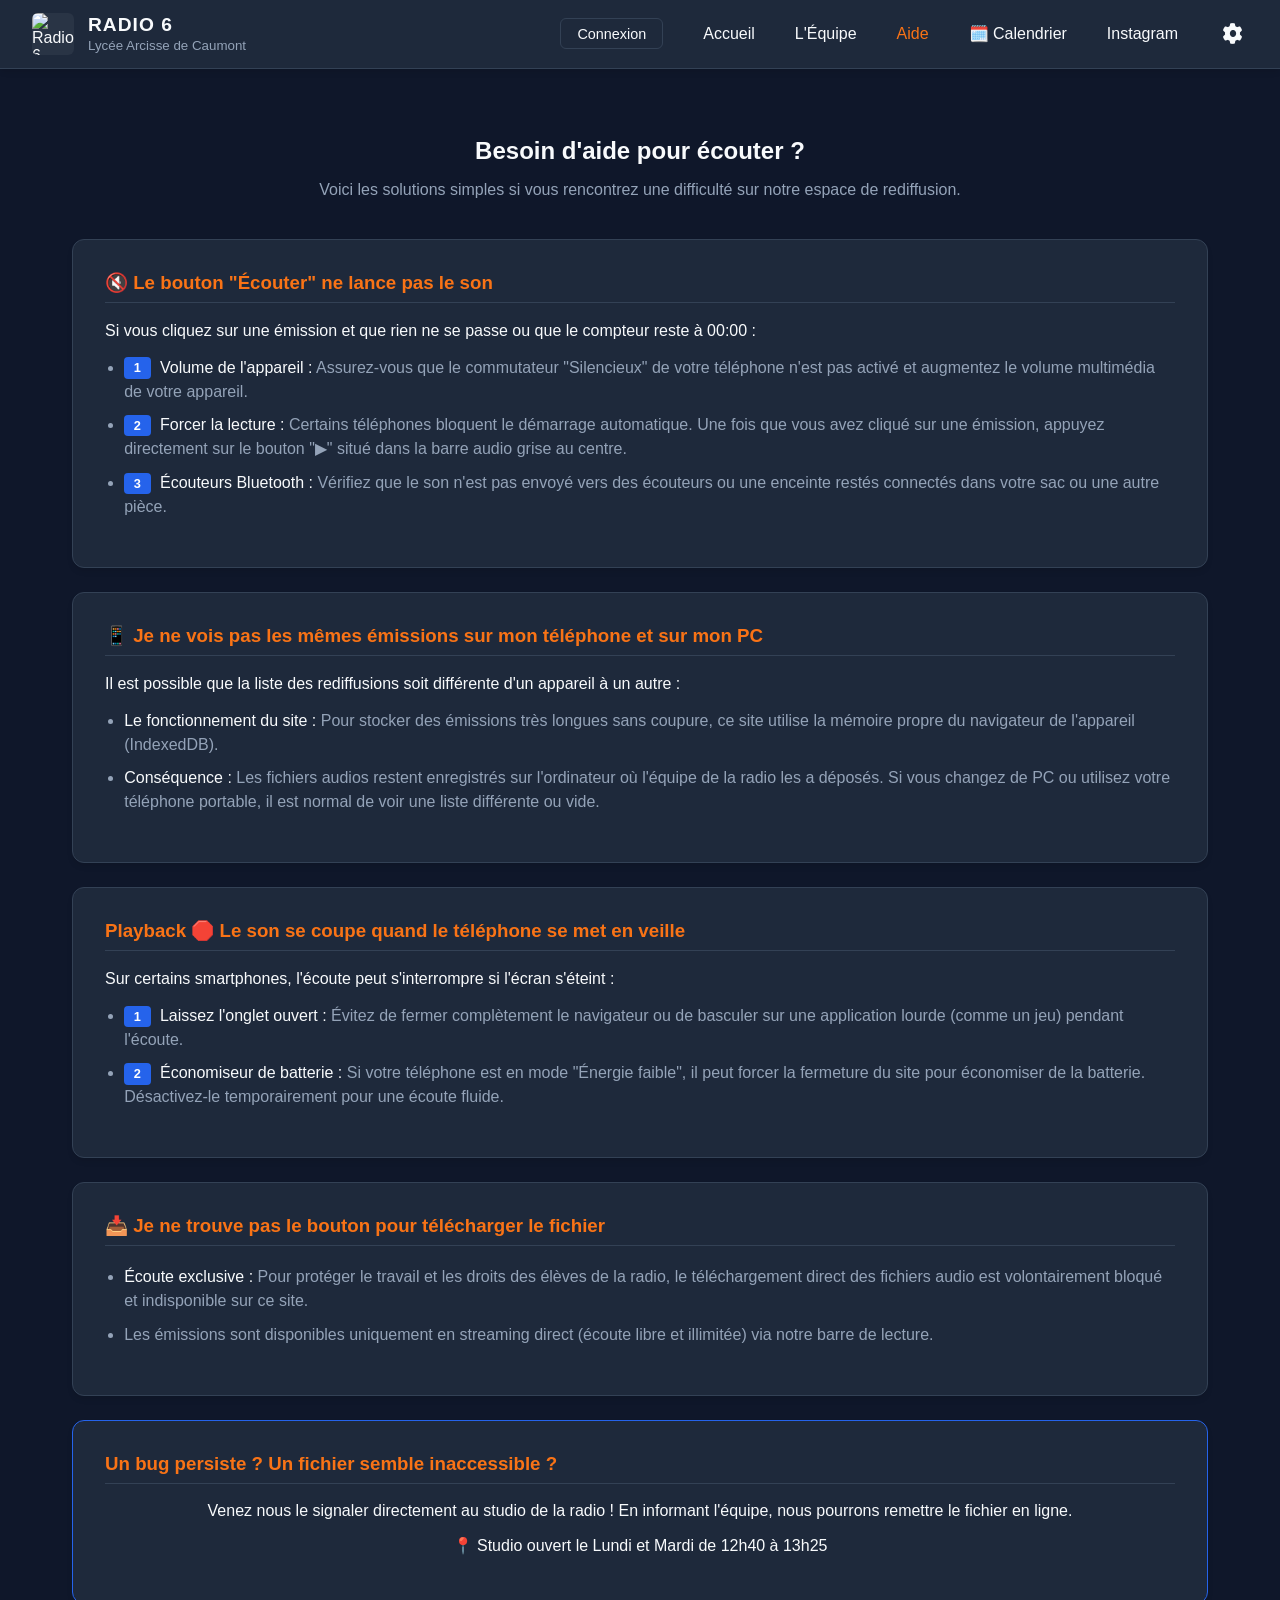
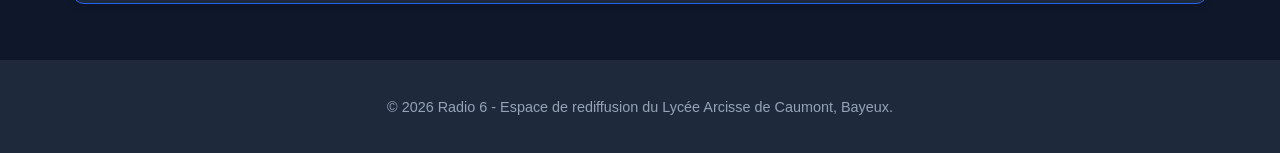
==== aide.html @ 6d1d9441 "Update aide.html" ====
<!DOCTYPE html>
<html lang="fr">
<head>
    <script src="https://cdn.jsdelivr.net/npm/@supabase/supabase-js@2"></script>
    <meta charset="UTF-8">
    <meta name="viewport" content="width=device-width, initial-scale=1.0">
    <link rel="icon" type="image/png" href="logo.png">
    <link rel="icon" type="image/png" href="favicon.png">
    <title>Aide & Dépannage Auditeurs - Radio 6</title>
    <link rel="stylesheet" href="style.css">
    <link rel="stylesheet" href="https://cdnjs.cloudflare.com/ajax/libs/font-awesome/6.5.1/css/all.min.css">
    <style>
        .aide-container {
            animation: fadeIn 0.6s ease;
        }
        .aide-section {
            background-color: var(--card-bg);
            border: 1px solid #334155;
            border-radius: 12px;
            padding: 2rem;
            margin-bottom: 1.5rem;
            text-align: left;
            box-shadow: 0 4px 6px -1px rgba(0, 0, 0, 0.1);
        }
        .aide-section h3 {
            margin-top: 0;
            color: var(--accent);
            display: flex;
            align-items: center;
            gap: 10px;
            border-bottom: 1px solid #334155;
            padding-bottom: 0.5rem;
        }
        .aide-section ul {
            padding-left: 1.2rem;
            color: var(--text-muted);
        }
        .aide-section li {
            margin-bottom: 0.6rem;
            line-height: 1.5;
        }
        .highlight-text {
            color: var(--text);
            font-weight: 500;
        }
        .step-badge {
            background-color: var(--primary);
            color: white;
            padding: 0.2rem 0.6rem;
            border-radius: 4px;
            font-size: 0.8rem;
            font-weight: bold;
            margin-right: 5px;
        }
        @keyframes fadeIn {
            from { opacity: 0; transform: translateY(10px); }
            to { opacity: 1; transform: translateY(0); }
        }
        /* Styles de cohérence avec l'index */
        nav a.ia-link {
            color: #a855f7;
            font-weight: bold;
        }
        nav a.ia-link:hover {
            color: #c084fc;
        }
    </style>
</head>
<body>

    <div id="main-content">
    <header>
    <div class="logo-area">
        <img src="logo.png" alt="Radio 6" class="header-logo">
        <div>
            <strong class="site-title">RADIO 6</strong><br>
            <small class="site-subtitle">Lycée Arcisse de Caumont</small>
        </div>
    </div>
    
    <nav id="main-nav">
        <button id="burger-menu-btn" class="burger-btn" title="Menu">
            <i class="fa-solid fa-bars"></i>
        </button>

        <div id="nav-links" class="nav-links-container">
            <button id="btn-login-open" class="btn-nav-login">Connexion</button>
            <a href="index.html">Accueil</a>
            <a href="equipe.html">L'Équipe</a>
            <a href="aide.html" class="active">Aide</a>
            <a href="calendrier.html">🗓️ Calendrier</a>
            <a href="https://www.instagram.com/radio_arcisse/?__pwa=1" target="_blank">Instagram</a>
            <button id="param-btn" class="btn-nav-param" title="Paramètres"><i class="fa-solid fa-gear"></i></button>
        </div>
    </nav>
</header>

        <main class="aide-container">
            <h2 id="ai-main-title" style="text-align: center; margin-bottom: 0.5rem;">Besoin d'aide pour écouter ?</h2>
            <p id="ai-main-sub" style="text-align: center; color: var(--text-muted); margin-bottom: 2.5rem;">Voici les solutions simples si vous rencontrez une difficulté sur notre espace de rediffusion.</p>

            <section class="aide-section">
                <h3 id="ai-s1-title">🔇 Le bouton "Écouter" ne lance pas le son</h3>
                <p id="ai-s1-p">Si vous cliquez sur une émission et que rien ne se passe ou que le compteur reste à 00:00 :</p>
                <ul id="ai-s1-ul">
                    <li><span class="step-badge">1</span> <span class="highlight-text" id="ai-s1-l1-h">Volume de l'appareil :</span> <span id="ai-s1-l1-t">Assurez-vous que le commutateur "Silencieux" de votre téléphone n'est pas activé et augmentez le volume multimédia de votre appareil.</span></li>
                    <li><span class="step-badge">2</span> <span class="highlight-text" id="ai-s1-l2-h">Forcer la lecture :</span> <span id="ai-s1-l2-t">Certains téléphones bloquent le démarrage automatique. Une fois que vous avez cliqué sur une émission, appuyez directement sur le bouton "▶" situé dans la barre audio grise au centre.</span></li>
                    <li><span class="step-badge">3</span> <span class="highlight-text" id="ai-s1-l3-h">Écouteurs Bluetooth :</span> <span id="ai-s1-l3-t">Vérifiez que le son n'est pas envoyé vers des écouteurs ou une enceinte restés connectés dans votre sac ou une autre pièce.</span></li>
                </ul>
            </section>

            <section class="aide-section">
                <h3 id="ai-s2-title">📱 Je ne vois pas les mêmes émissions sur mon téléphone et sur mon PC</h3>
                <p id="ai-s2-p">Il est possible que la liste des rediffusions soit différente d'un appareil à un autre :</p>
                <ul>
                    <li><span class="highlight-text" id="ai-s2-l1-h">Le fonctionnement du site :</span> <span id="ai-s2-l1-t">Pour stocker des émissions très longues sans coupure, ce site utilise la mémoire propre du navigateur de l'appareil (IndexedDB).</span></li>
                    <li><span class="highlight-text" id="ai-s2-l2-h">Conséquence :</span> <span id="ai-s2-l2-t">Les fichiers audios restent enregistrés sur l'ordinateur où l'équipe de la radio les a déposés. Si vous changez de PC ou utilisez votre téléphone portable, il est normal de voir une liste différente ou vide.</span></li>
                </ul>
            </section>

            <section class="aide-section">
                <h3 id="ai-s3-title">Playback 🛑 Le son se coupe quand le téléphone se met en veille</h3>
                <p id="ai-s3-p">Sur certains smartphones, l'écoute peut s'interrompre si l'écran s'éteint :</p>
                <ul>
                    <li><span class="step-badge">1</span> <span class="highlight-text" id="ai-s3-l1-h">Laissez l'onglet ouvert :</span> <span id="ai-s3-l1-t">Évitez de fermer complètement le navigateur ou de basculer sur une application lourde (comme un jeu) pendant l'écoute.</span></li>
                    <li><span class="step-badge">2</span> <span class="highlight-text" id="ai-s3-l2-h">Économiseur de batterie :</span> <span id="ai-s3-l2-t">Si votre téléphone est en mode "Énergie faible", il peut forcer la fermeture du site pour économiser de la batterie. Désactivez-le temporairement pour une écoute fluide.</span></li>
                </ul>
            </section>

            <section class="aide-section">
                <h3 id="ai-s4-title">📥 Je ne trouve pas le bouton pour télécharger le fichier</h3>
                <ul>
                    <li><span class="highlight-text" id="ai-s4-l1-h">Écoute exclusive :</span> <span id="ai-s4-l1-t">Pour protéger le travail et les droits des élèves de la radio, le téléchargement direct des fichiers audio est volontairement bloqué et indisponible sur ce site.</span></li>
                    <li id="ai-s4-l2">Les émissions sont disponibles uniquement en streaming direct (écoute libre et illimitée) via notre barre de lecture.</li>
                </ul>
            </section>

            <section class="aide-section" style="border-color: var(--primary); text-align: center;">
                <h3 id="ai-s5-title">Un bug persiste ? Un fichier semble inaccessible ?</h3>
                <p id="ai-s5-p">Venez nous le signaler directement au studio de la radio ! En informant l'équipe, nous pourrons remettre le fichier en ligne.</p>
                <p class="highlight-text" id="ai-s5-loc">📍 Studio ouvert le Lundi et Mardi de 12h40 à 13h25</p>
            </section>
        </main>

        <footer>
            <p id="footer-text">© 2026 Radio 6 - Espace de rediffusion du Lycée Arcisse de Caumont, Bayeux.</p>
        </footer>
    </div>

    <div id="modal-travaux" class="modal hidden">
        <div class="modal-content">
            <span class="close-modal" onclick="closeParamModal('modal-travaux')">&times;</span>
            <h3 style="color: #f59e0b; font-size: 1.4rem; margin-top: 5px;"><i class="fa-solid fa-triangle-exclamation"></i> Zone en travaux</h3>
            <p class="param-notice">Cette section est actuellement en cours de développement ou nécessite des privilèges élevés pour être pleinement fonctionnelle.</p>
            
            <div class="param-box-update">
                <h5>Ajout récent :</h5>
                <p>• Apparition de l'icône de configuration dans le menu principal.</p>
            </div>
            
            <div class="param-box-update future">
                <h5>Évolution prévue :</h5>
                <p>• Ce bouton permettra aux visiteurs d'ajuster leurs préférences de lecture.</p>
            </div>
        </div>
    </div>

    <div id="modal-menu-param" class="modal hidden">
        <div class="modal-content">
            <span class="close-modal" onclick="closeParamModal('modal-menu-param')">&times;</span>
            <h3 style="color: #2563eb; font-size: 1.4rem; margin-top: 5px;"><i class="fa-solid fa-sliders"></i> Réglages Généraux</h3>
            <hr style="border: 0; border-top: 1px solid #334155; margin: 15px 0 20px 0;">
            
            <div class="param-row">
                <label><i class="fa-solid fa-language"></i> Langue :</label>
                <select id="param-langue">
                    <option value="fr">Français</option>
                    <option value="en">English</option>
                    <option value="es">Español</option>
                </select>
            </div>

            <div class="param-row">
                <label><i class="fa-solid fa-palette"></i> Thème Visuel :</label>
                <select id="param-media">
                    <option value="dark">Mode Sombre (Par défaut)</option>
                    <option value="light">Mode Clair</option>
                </select>
            </div>

            <div class="param-row">
                <label><i class="fa-solid fa-text-height"></i> Taille de la police :</label>
                <select id="param-taille-police">
                    <option value="small">Petite</option>
                    <option value="medium">Normale</option>
                    <option value="large">Grande</option>
                </select>
            </div>

            <div class="param-row">
                <label><i class="fa-solid fa-font"></i> Type de police :</label>
                <select id="param-police">
                    <option value="normal">Normale (Par défaut)</option>
                    <option value="dyslexic">OpenDyslexic</option>
                </select>
            </div>
            
            <button class="btn-submit" style="margin-top: 15px;" onclick="closeParamModal('modal-menu-param')">Enregistrer les réglages</button>
        </div>
    </div>

    <div id="modal-calendrier" class="modal hidden">
        <div class="modal-content" style="max-width: 500px;">
            <span class="close-modal" onclick="closeParamModal('modal-calendrier')">&times;</span>
            <h3 style="color: #a855f7; font-size: 1.4rem; margin-top: 5px;">
                <i class="fa-solid fa-calendar-days"></i> Calendrier des Émissions
            </h3>
            <hr style="border: 0; border-top: 1px solid #334155; margin: 15px 0;">
            <p class="param-notice">Cette section est actuellement en cours de développement.</p>
        </div>
    </div>

    <script src="translate-pages.js"></script>
    <script>
        document.addEventListener('DOMContentLoaded', () => {
            // 1. Chargement des préférences locales utilisateur
            const savedTheme = localStorage.getItem('siteTheme') || 'dark';
            if (savedTheme === 'light') document.body.classList.add('light-mode');

            const savedSize = localStorage.getItem('siteFontSize') || 'medium';
            document.body.classList.add(`font-${savedSize}`);

            const savedFont = localStorage.getItem('siteFont') || 'normal';
            if (savedFont === 'dyslexic') document.body.classList.add('font-dyslexic');

            const savedLang = localStorage.getItem('siteLang') || 'fr';

            // --- RECOPIE DE LA BARRE ET INJECTS D'ÉTAT SÉCURISÉS ---
            if (sessionStorage.getItem('adminMode') === 'true') {
                const btnLoginOpen = document.getElementById('btn-login-open');
                if (btnLoginOpen) btnLoginOpen.classList.add('hidden');
                document.body.classList.add('admin-mode');
                
                // Injecter l'onglet Aide 2.0 si admin connecté
                const mainNav = document.getElementById('main-nav');
                if (mainNav && !document.getElementById('nav-ia-admin')) {
                    const iaLink = document.createElement('a');
                    iaLink.href = 'ia-aide.html';
                    iaLink.id = 'nav-ia-admin';
                    iaLink.className = 'ia-link';
                    iaLink.innerText = 'Aide 2.0';
                    const instaLink = mainNav.querySelector('a[href*="instagram.com"]');
                    if (instaLink) instaLink.parentNode.insertBefore(iaLink, instaLink);
                    else mainNav.appendChild(iaLink);
            }

            // --- GESTION DU BOUTON CONNEXION ---
            const btnLoginOpen = document.getElementById('btn-login-open');
            if (btnLoginOpen) {
                btnLoginOpen.addEventListener('click', () => {
                    // Redirection propre vers la mire centrale située sur l'index
                    window.location.href = 'index.html';
                });
            }

            // --- GESTION DU BOUTON CALENDRIER ---
            const btnCalendrier = document.getElementById('nav-calendrier');
            if (btnCalendrier) {
                btnCalendrier.addEventListener('click', (e) => {
                    e.preventDefault();
                    if (sessionStorage.getItem('adminMode') === 'true') {
                        const modalCal = document.getElementById('modal-calendrier');
                        if (modalCal) modalCal.classList.remove('hidden');
                    } else {
                        const modalTravaux = document.getElementById('modal-travaux');
                        if (modalTravaux) modalTravaux.classList.remove('hidden');
                    }
                });
            }

            // --- GESTION DES PARAMÈTRES ---
            const paramBtn = document.getElementById('param-btn');
            const modalMenuParam = document.getElementById('modal-menu-param');
            if (paramBtn && modalMenuParam) {
                paramBtn.addEventListener('click', () => {
                    modalMenuParam.classList.remove('hidden');
                });
            }

            // Liaisons sélecteurs & stockage local
            const selectPolice = document.getElementById('param-police');
            const selectTaille = document.getElementById('param-taille-police');
            const selectTheme = document.getElementById('param-media');
            const selectLangue = document.getElementById('param-langue');

            if (selectPolice) selectPolice.value = savedFont;
            if (selectTaille) selectTaille.value = savedSize;
            if (selectTheme) selectTheme.value = savedTheme;
            if (selectLangue) selectLangue.value = savedLang;

            if (selectPolice) {
                selectPolice.addEventListener('change', (e) => {
                    const val = e.target.value;
                    localStorage.setItem('siteFont', val);
                    if (val === 'dyslexic') document.body.classList.add('font-dyslexic');
                    else document.body.classList.remove('font-dyslexic');
                });
            }

            if (selectTaille) {
                selectTaille.addEventListener('change', (e) => {
                    const val = e.target.value;
                    localStorage.setItem('siteFontSize', val);
                    document.body.classList.remove('font-small', 'font-medium', 'font-large');
                    document.body.classList.add(`font-${val}`);
                });
            }

            if (selectTheme) {
                selectTheme.addEventListener('change', (e) => {
                    const val = e.target.value;
                    localStorage.setItem('siteTheme', val);
                    if (val === 'light') document.body.classList.add('light-mode');
                    else document.body.classList.remove('light-mode');
                });
            }

            if (selectLangue) {
                selectLangue.addEventListener('change', (e) => {
                    const val = e.target.value;
                    localStorage.setItem('siteLang', val);
                    if (typeof window.applyTranslations === 'function') {
                        window.applyTranslations(val);
                    }
                });
            }
        });

        // --- FONCTIONS CLÔTURE MODALS ---
        window.closeParamModal = function(modalId) {
            const m = document.getElementById(modalId);
            if (m) m.classList.add('hidden');
        };

        window.addEventListener('click', (e) => {
            const mParam = document.getElementById('modal-menu-param');
            const mTravaux = document.getElementById('modal-travaux');
            const mCal = document.getElementById('modal-calendrier');
            if (e.target === mParam) mParam.classList.add('hidden');
            if (e.target === mTravaux) mTravaux.classList.add('hidden');
            if (e.target === mCal) mCal.classList.add('hidden');
        });
    </script>
    <script src="script.js"></script>
</body>
</html>
---- style.css ----
/* ==========================================================================
   1. VARIABLES DE COULEURS ET THÈME (DESIGN SOMBRE / CLAIR)
   ========================================================================== */
:root {
    --bg-color: #0f172a;
    --card-bg: #1e293b;
    --primary: #2563eb;
    --accent: #f97316;
    --text: #f8fafc;
    --text-muted: #94a3b8;
    --danger: #ef4444;
}

/* Application dynamique du thème clair */
body.light-theme {
    --bg-color: #f1f5f9;
    --card-bg: #ffffff;
    --text: #0f172a;
    --text-muted: #64748b;
    --primary: #3b82f6;
}
body.light-theme header {
    border-bottom: 1px solid #cbd5e1;
}
body.light-theme .modal-content,
body.light-theme .player-card,
body.light-theme .podcast-card,
body.light-theme .param-row select {
    border: 1px solid #cbd5e1;
}

/* ==========================================================================
   2. STYLES GÉNÉRAUX & CORPS DE PAGE (BARRE DE DÉFILEMENT CACHÉE)
   ========================================================================== */
html, body {
    scrollbar-width: none; /* Cache la barre sur Firefox */
    -ms-overflow-style: none; /* Cache la barre sur les anciens IE/Edge */
}

/* Cache la barre sur Chrome, Safari, Opera et le Edge moderne */
html::-webkit-scrollbar, body::-webkit-scrollbar {
    display: none;
}

body {
    margin: 0;
    font-family: 'Segoe UI', Tahoma, Geneva, Verdana, sans-serif;
    background-color: var(--bg-color);
    color: var(--text);
    display: flex;
    flex-direction: column;
    min-height: 100vh;
    padding-top: 85px; /* Évite que le header fixe ne masque le début du contenu */
    transition: background-color 0.3s ease, color 0.3s ease;
}

/* Règles dynamiques pour changer la taille de police globale via le menu */
body.font-small { font-size: 0.9rem; }
body.font-medium { font-size: 1rem; }
body.font-large { font-size: 1.15rem; }

.hidden { 
    display: none !important; 
}

/* ==========================================================================
   3. ÉCRAN D'ACCUEIL / START (SPLASH SCREEN)
   ========================================================================== */
.splash-container {
    position: fixed;
    top: 0;
    left: 0;
    width: 100%;
    height: 100%;
    background: radial-gradient(circle at center, #1e293b 0%, #0f172a 100%);
    display: flex;
    justify-content: center;
    align-items: center;
    z-index: 9999;
    transition: opacity 0.6s cubic-bezier(0.4, 0, 0.2, 1), transform 0.6s cubic-bezier(0.4, 0, 0.2, 1);
}

.splash-content {
    text-align: center;
    max-width: 500px;
    padding: 2rem;
    animation: fadeInUp 0.8s ease;
}

.logo-wrapper {
    width: 160px;
    height: 160px;
    margin: 0 auto 2rem auto;
    border-radius: 24px;
    background-color: rgba(255, 255, 255, 0.03);
    padding: 10px;
    box-shadow: 0 20px 40px rgba(0, 0, 0, 0.4), 0 0 30px rgba(37, 99, 235, 0.15);
    display: flex;
    align-items: center;
    justify-content: center;
}

.splash-logo {
    width: 100%;
    height: 100%;
    object-fit: contain;
    border-radius: 16px;
}

.splash-content h1 {
    font-size: 2.8rem;
    letter-spacing: 4px;
    margin: 0 0 0.5rem 0;
    background: linear-gradient(to right, #ffffff, var(--text-muted));
    -webkit-background-clip: text;
    -webkit-text-fill-color: transparent;
}

.splash-subtitle {
    color: var(--text-muted);
    font-size: 1.1rem;
    margin: 0 0 2.5rem 0;
}

.btn-splash {
    background: linear-gradient(135deg, var(--primary) 0%, #1d4ed8 100%);
    color: white;
    border: none;
    padding: 1rem 2.5rem;
    font-size: 1.05rem;
    border-radius: 2rem;
    cursor: pointer;
    font-weight: 600;
    box-shadow: 0 4px 14px rgba(37, 99, 235, 0.4);
    transition: transform 0.2s, box-shadow 0.2s;
}

.btn-splash:hover {
    transform: translateY(-2px);
    box-shadow: 0 6px 20px rgba(37, 99, 235, 0.6);
}

.fade-out { 
    opacity: 0; 
    transform: scale(1.05); 
    pointer-events: none; 
}

@keyframes fadeInUp {
    from { opacity: 0; transform: translateY(20px); }
    to { opacity: 1; transform: translateY(0); }
}

/* ==========================================================================
   4. EN-TÊTE & NAVIGATION (HEADER TOUJOURS EN HAUT)
   ========================================================================== */
header {
    position: fixed; /* Reste figé en haut */
    top: 0;
    left: 0;
    width: 100%;
    z-index: 2000; /* Passe au-dessus du reste */
    box-sizing: border-box;
    background-color: var(--card-bg);
    padding: 0.8rem 2rem;
    display: flex;
    justify-content: space-between;
    align-items: center;
    border-bottom: 1px solid #334155;
    box-shadow: 0 4px 6px -1px rgba(0, 0, 0, 0.1);
    transition: background-color 0.3s ease, border-color 0.3s ease;
}

.logo-area {
    display: flex;
    align-items: center;
    gap: 14px;
}

.header-logo {
    width: 42px;
    height: 42px;
    object-fit: contain;
    border-radius: 6px;
    background-color: rgba(255, 255, 255, 0.05);
}

.site-title {
    font-size: 1.2rem;
    letter-spacing: 1px;
}

.site-subtitle {
    color: var(--text-muted);
}

nav {
    display: flex;
    align-items: center;
}

nav a {
    color: var(--text);
    text-decoration: none;
    margin-left: 1.5rem;
    font-weight: 500;
    transition: color 0.2s;
}

nav a:hover, nav a.active {
    color: var(--accent);
}

.btn-nav-login {
    background: transparent;
    border: 1px solid #334155;
    color: var(--text);
    padding: 0.4rem 1rem;
    border-radius: 6px;
    cursor: pointer;
    font-size: 0.9rem;
    font-weight: 500;
    transition: all 0.2s;
}

.btn-nav-login:hover {
    background-color: #334155;
    border-color: var(--text-muted);
}

/* ==========================================================================
   ENCAPSULATION DU CONTENU PRINCIPAL (CARRÉS RÉTRÉCIS ET CENTRÉS)
   ========================================================================== */
main {
    max-width: 1200px;      /* Largeur maximale de la zone de contenu */
    width: 100%;
    margin: 0 auto;         /* Centre automatiquement toute la page */
    padding: 2rem;          /* Évite que les éléments collent aux bords gauche/droite */
    box-sizing: border-box;
}

/* ==========================================================================
   5. MODAL DE CONNEXION POP-UP
   ========================================================================== */
.modal {
    position: fixed;
    top: 0; left: 0; width: 100%; height: 100%;
    background-color: rgba(0, 0, 0, 0.75);
    display: flex; justify-content: center; align-items: center;
    z-index: 10000;
}

.modal-content {
    background-color: var(--card-bg);
    padding: 2.5rem;
    border-radius: 12px;
    width: 90%; max-width: 400px;
    position: relative;
    border: 1px solid #334155;
    box-shadow: 0 25px 50px -12px rgba(0, 0, 0, 0.5);
    transition: background-color 0.3s ease, border-color 0.3s ease;
}

.close-modal {
    position: absolute; top: 15px; right: 20px;
    font-size: 1.6rem; cursor: pointer; color: var(--text-muted);
}
.close-modal:hover { color: var(--text); }

.login-notice {
    background-color: rgba(249, 115, 22, 0.1);
    border-left: 3px solid var(--accent);
    color: var(--text-muted);
    font-size: 0.85rem;
    padding: 0.6rem;
    border-radius: 4px;
    margin-bottom: 1.5rem;
    text-align: left;
    line-height: 1.4;
}

.form-group { margin-bottom: 1.2rem; text-align: left; }
.form-group label { display: block; margin-bottom: 0.5rem; font-size: 0.9rem; color: var(--text-muted); }

.form-group input[type="text"], 
.form-group input[type="password"] {
    width: 100%; padding: 0.7rem; background-color: var(--bg-color);
    border: 1px solid #334155; border-radius: 6px; color: var(--text); box-sizing: border-box;
}
.form-group input:focus { outline: none; border-color: var(--primary); }

.btn-submit {
    width: 100%; background-color: var(--primary); color: white;
    border: none; padding: 0.8rem; border-radius: 6px; font-weight: bold; cursor: pointer;
}
.error-msg { color: var(--danger); font-size: 0.85rem; margin-bottom: 0.5rem; }

/* ==========================================================================
   6. ZONE D'ADMINISTRATION (CARRÉ UNIQUE RÉTRÉCI)
   ========================================================================== */
.admin-card {
    background-color: #1e1b4b;
    border: 1px dashed var(--primary);
    border-radius: 12px;
    padding: 2rem;
    margin-bottom: 2rem; /* Espace pour ne pas coller le carré suivant */
    text-align: left;
    box-shadow: 0 10px 25px -5px rgba(0, 0, 0, 0.3);
}

.admin-card h3 { margin-top: 0; color: #fff; font-size: 1.3rem; }
.admin-form { display: flex; flex-direction: column; gap: 1.2rem; }
.admin-form .form-group { display: flex; flex-direction: column; gap: 0.5rem; }

input[type="file"] {
    background-color: var(--bg-color);
    border: 2px dashed #334155;
    padding: 1rem;
    border-radius: 8px;
    color: var(--text-muted);
    cursor: pointer;
    transition: border-color 0.2s;
}
input[type="file"]:hover { border-color: var(--primary); color: var(--text); }

.btn-admin-action {
    background: linear-gradient(135deg, var(--primary) 0%, #1d4ed8 100%);
    border: none; color: white; padding: 0.8rem 1.5rem; border-radius: 6px;
    cursor: pointer; font-weight: bold; font-size: 1rem; transition: transform 0.1s, box-shadow 0.2s;
    align-self: flex-start;
}
.btn-admin-action:hover { transform: translateY(-1px); box-shadow: 0 4px 12px rgba(37, 99, 235, 0.3); }
.btn-admin-action:disabled { background: #334155; color: var(--text-muted); cursor: not-allowed; transform: none; box-shadow: none; }

.btn-logout {
    background-color: transparent; color: var(--danger); border: 1px solid var(--danger);
    padding: 0.5rem 1rem; border-radius: 6px; cursor: pointer; font-weight: 500; transition: all 0.2s;
}
.btn-logout:hover { background-color: var(--danger); color: white; }

/* ==========================================================================
   7. LECTEUR AUDIO PRINCIPAL (CARRÉ UNIQUE RÉTRÉCI)
   ========================================================================== */
.player-card {
    background-color: var(--card-bg);
    border-radius: 1rem;
    padding: 2rem;
    text-align: center;
    box-shadow: 0 10px 15px -3px rgba(0, 0, 0, 0.3);
    margin-bottom: 2.5rem; /* Espace avec la section du dessous */
    border: 1px solid #334155;
    transition: background-color 0.3s ease, border-color 0.3s ease;
}

.player-title { font-size: 1.3rem; margin-bottom: 0.5rem; font-weight: 600; }
.player-status { color: var(--text-muted); font-weight: bold; font-size: 0.85rem; letter-spacing: 1px; margin-bottom: 1.5rem; }
.playing { color: var(--accent) !important; }

.custom-player-bar {
    display: flex;
    align-items: center;
    gap: 1.5rem;
    background-color: var(--bg-color);
    padding: 1rem 1.5rem;
    border-radius: 50px;
    max-width: 550px;
    margin: 0 auto;
    border: 1px solid #334155;
}

.player-btn {
    background-color: var(--primary); color: white; border: none;
    width: 45px; height: 45px; border-radius: 50%; font-size: 1.1rem; cursor: pointer;
    display: flex; align-items: center; justify-content: center; transition: transform 0.2s, background-color 0.2s; flex-shrink: 0;
}
.player-btn:hover:not(:disabled) { transform: scale(1.05); background-color: #1d4ed8; }
.player-btn:disabled { background-color: #334155; color: var(--text-muted); cursor: not-allowed; }

.progress-container { display: flex; align-items: center; gap: 0.8rem; width: 100%; }
.time-display { font-size: 0.85rem; color: var(--text-muted); font-variant-numeric: tabular-nums; min-width: 38px; }
.progress-bar-bg { flex: 1; height: 6px; background-color: #334155; border-radius: 3px; cursor: pointer; position: relative; }
.progress-bar-fill { height: 100%; width: 0%; background-color: var(--accent); border-radius: 3px; transition: width 0.1s linear; }

/* ==========================================================================
   8. LISTE DES REDIFFUSIONS & CARTES PODCASTS (CARRÉS INDIVIDUELS ESPACÉS)
   ========================================================================== */
.podcast-section h2 { border-left: 4px solid var(--primary); padding-left: 10px; margin-bottom: 1.5rem; }
.podcast-grid { 
    display: flex; 
    flex-direction: column; 
    gap: 1.5rem; /* Augmentation de l'espace pour éviter que les carrés se touchent */
}

.podcast-card {
    background-color: var(--card-bg); border-radius: 0.5rem; padding: 1.2rem;
    display: flex; justify-content: space-between; align-items: center;
    border: 1px solid #334155; transition: transform 0.2s, border-color 0.2s, background-color 0.3s ease;
}
.podcast-card:hover { transform: translateX(4px); border-color: var(--primary); }

.podcast-actions-wrapper { display: flex; align-items: center; gap: 1rem; }
.podcast-info h3 { margin: 0 0 0.3rem 0; font-size: 1.1rem; }
.podcast-info p { margin: 0; color: var(--text-muted); font-size: 0.9rem; }

.btn-play {
    background-color: #334155; color: var(--text); border: none;
    padding: 0.6rem 1.2rem; border-radius: 2rem; cursor: pointer; font-weight: bold; transition: background-color 0.2s;
}
.btn-play:hover { background-color: var(--primary); }

.btn-delete {
    background-color: transparent; color: var(--danger); border: 1px solid var(--danger);
    width: 30px; height: 30px; border-radius: 50%; cursor: pointer;
    font-weight: bold; font-size: 1.1rem; display: none; align-items: center; justify-content: center; transition: all 0.2s;
}
.btn-delete:hover { background-color: var(--danger); color: white; }

body.admin-mode .btn-delete { display: flex; }

/* ==========================================================================
   9. FOOTER
   ========================================================================== */
footer { background-color: var(--card-bg); text-align: center; padding: 1.5rem; font-size: 0.9rem; color: var(--text-muted); margin-top: auto; }

/* ==========================================================================
   10. STYLE DU BOUTON ENGRENAGE PARAMÈTRES
   ========================================================================== */
.btn-nav-param {
    background: transparent;
    border: none;
    color: var(--text);
    font-size: 1.25rem;
    cursor: pointer;
    margin-left: 1.5rem;
    padding: 5px;
    display: flex;
    align-items: center;
    justify-content: center;
    transition: color 0.3s, transform 0.4s ease;
}
.btn-nav-param:hover {
    color: var(--primary);
    transform: rotate(60deg);
}

/* ==========================================================================
   11. STYLE INTERNE DES FENÊTRES MODALES DE RÉGLAGES
   ========================================================================== */
.param-notice {
    color: var(--text-muted);
    font-size: 0.9rem;
    margin-bottom: 1.5rem;
    line-height: 1.4;
}

/* Boîtes de mise à jour (Zone en travaux) */
.param-box-update {
    background-color: var(--bg-color);
    padding: 12px 15px;
    margin: 12px 0;
    border-radius: 8px;
    text-align: left;
    border-left: 4px solid #f59e0b;
}
.param-box-update.future {
    border-left-color: #2563eb;
}
.param-box-update h5 {
    margin: 0 0 5px 0;
    font-size: 0.95rem;
    color: #ffffff;
}
.param-box-update p {
    margin: 0;
    font-size: 0.85rem;
    color: var(--text-muted);
}

/* Lignes de sélection (Vrai menu) */
.param-row {
    display: flex;
    justify-content: space-between;
    align-items: center;
    margin: 18px 0;
    text-align: left;
}
.param-row label {
    font-size: 0.95rem;
    color: #ffffff;
    display: flex;
    align-items: center;
    gap: 8px;
}
.param-row select {
    background-color: var(--bg-color);
    color: #ffffff;
    border: 1px solid #334155;
    padding: 6px 10px;
    border-radius: 6px;
    cursor: pointer;
    outline: none;
    font-size: 0.9rem;
    min-width: 150px;
    transition: background-color 0.3s ease, border-color 0.3s ease, color 0.3s ease;
}
.param-row select:focus {
    border-color: var(--primary);
}
/* --- COMPATIBILITÉ MULTI-PAGES : THÈME BLEU CLAIR HARMONIEUX --- */
body.light-mode {
    background-color: #eef5fc; /* Fond bleu très clair pour tout le site */
    color: #0f172a;            /* Texte principal bleu nuit/sombre très lisible */
}

/* Modification des conteneurs (panneaux, cartes, modales) */
body.light-mode #main-content,
body.light-mode #admin-panel,
body.light-mode .podcast-card,
body.light-mode .modal-content,
body.light-mode .update-box {
    background-color: #ffffff !important; /* Fond blanc propre pour les blocs */
    color: #1e293b !important;
    border: 1px solid #bae6fd !important; /* Bordure discrète bleu ciel */
    box-shadow: 0 4px 12px rgba(14, 165, 233, 0.08) !important;
}

/* Correction des textes de description et des labels */
body.light-mode label,
body.light-mode p,
body.light-mode span,
body.light-mode .form-group label {
    color: #334155 !important; /* Gris-bleu foncé pour être parfaitement visible */
}

/* Correction des Titres */
body.light-mode h1, 
body.light-mode h2, 
body.light-mode h3, 
body.light-mode h4,
body.light-mode h5 {
    color: #0369a1 !important; /* Bleu azur foncé pour les titres */
}

/* --- RE-STYLISATION DES CHAMPS DE SAISIE (INPUTS ET SELECTS) --- */
body.light-mode input[type="text"],
body.light-mode input[type="password"],
body.light-mode select,
body.light-mode textarea {
    background-color: #f8fafc !important; /* Fond blanc/gris très clair, fini le bleu nuit foncé ! */
    color: #0f172a !important;            /* Texte tapé en noir/bleu nuit */
    border: 1px solid #cbd5e1 !important; /* Bordure grise propre */
}

/* Style spécifique pour le placeholder (le texte indicatif "Ex: Émission...") */
body.light-mode input::placeholder {
    color: #94a3b8 !important; /* Gris clair texturé */
}

/* Zone d'import de fichier MP3 */
body.light-mode input[type="file"] {
    background-color: #f0fdf4 !important; /* Vert/bleu très pâle pour le fichier */
    color: #1e293b !important;
    border: 1px solid #bbf7d0 !important;
}

/* --- BARRE DE NAVIGATION MULTI-PAGES --- */
body.light-mode header,
body.light-mode #main-nav {
    background-color: #0c4a6e !important; /* On garde la barre foncée d'origine pour le contraste... */
}

/* --- 1. GESTION DES TAILLES DE POLICE --- */
body.font-small { font-size: 14px !important; }
body.font-medium { font-size: 16px !important; }
body.font-large { font-size: 20px !important; }

/* --- 2. GESTION DU TYPE DE POLICE (ACCESSIBILITÉ) --- */
@import url('https://fonts.googleapis.com/css2?family=Open+Dyslexic&display=swap');

/* --- STYLE POUR L'ACCESSIBILITÉ DYSLEXIQUE --- */
body.font-dyslexic {
    font-family: 'OpenDyslexic', 'Comic Sans MS', sans-serif !important;
    letter-spacing: 0.12em !important;
    word-spacing: 0.25em !important;
    line-height: 1.6 !important;
}
.folder-container {
    display: flex;
    flex-direction: column;
    gap: 1rem;
    margin-top: 1.5rem;
}

.folder-box {
    background-color: var(--card-bg, #1e293b);
    border: 1px solid #334155;
    border-radius: 8px;
    padding: 1rem;
    cursor: pointer;
    transition: background-color 0.2s ease;
}

.folder-box:hover {
    background-color: #334155;
}

.folder-box h3 {
    margin: 0;
    font-size: 1.2rem;
    display: flex;
    align-items: center;
    gap: 10px;
    color: #fff;
}

.pod-count {
    font-size: 1rem;
    color: var(--accent, #34d399);
    font-weight: bold;
}

/* On réutilise ta grille actuelle mais avec une marge quand elle s'ouvre */
.podcast-grid {
    margin-top: 1rem;
    padding-top: 1rem;
    border-top: 1px dashed #475569;
}
/* --- RELOOKING DU PANNEAU DE GESTION --- */

/* Style pour la liste déroulante des Catégories */
#pod-category {
    width: 100%;
    padding: 0.8rem 1rem;
    background-color: #0f172a; /* Fond sombre identique aux inputs */
    border: 1px solid #334155;
    border-radius: 8px;
    color: #f8fafc; /* Texte blanc/clair */
    font-size: 1rem;
    outline: none;
    transition: border-color 0.3s ease, box-shadow 0.3s ease;
    cursor: pointer;
    appearance: none; /* Enlève la flèche par défaut pour certains navigateurs */
    background-image: url("data:image/svg+xml,%3Csvg xmlns='http://www.w3.org/2000/svg' fill='none' viewBox='0 0 24 24' stroke='%2394a3b8'%3E%3Cpath stroke-linecap='round' stroke-linejoin='round' stroke-width='2' d='M19 9l-7 7-7-7'/%3E%3C/svg%3E");
    background-repeat: no-repeat;
    background-position: right 1rem center;
    background-size: 1.25rem;
}

#pod-category:focus {
    border-color: #3b82f6; /* Bordure bleue au focus */
    box-shadow: 0 0 0 2px rgba(59, 130, 246, 0.2);
}

/* Options à l'intérieur de la liste déroulante */
#pod-category option {
    background-color: #1e293b;
    color: #f8fafc;
    padding: 10px;
}

/* Style pour la zone de sélection de fichier MP3 */
#pod-file {
    width: 100%;
    padding: 0.5rem;
    background-color: #0f172a;
    border: 1px dashed #475569; /* Bordure en pointillés plus discrète */
    border-radius: 8px;
    color: #94a3b8;
    cursor: pointer;
}

/* Customisation du bouton interne "Choisir un fichier" */
#pod-file::-webkit-file-upload-button {
    background-color: #1e293b;
    color: #f8fafc;
    border: 1px solid #334155;
    padding: 0.5rem 1rem;
    border-radius: 6px;
    cursor: pointer;
    font-weight: 500;
    margin-right: 1rem;
    transition: background-color 0.2s ease;
}

#pod-file::-webkit-file-upload-button:hover {
    background-color: #334155;
    border-color: #475569;
}

/* Style pour le bouton "Se déconnecter" rouge discret */
.btn-logout {
    background-color: transparent;
    border: 1px solid #ef4444;
    color: #fca5a5;
    padding: 0.6rem 1.2rem;
    border-radius: 6px;
    cursor: pointer;
    font-weight: bold;
    transition: all 0.2s ease;
}

.btn-logout:hover {
    background-color: rgba(239, 68, 68, 0.1);
    color: #ef4444;
}
/* --- ADAPTATION POUR MOBILES ET TABLETTES --- */
@media screen and (max-width: 768px) {
    
    /* 1. On passe les grilles (les dossiers de podcasts) sur 1 seule colonne */
    .podcast-grid {
        display: flex;
        flex-direction: column;
        gap: 15px;
        padding: 10px;
    }

    /* 2. On ajuste la taille des cartes de podcast pour qu'elles prennent toute la largeur */
    .podcast-card {
        width: 100% !important;
        box-sizing: border-box;
        flex-direction: column; /* Aligne le texte et les boutons verticalement si besoin */
        gap: 10px;
        text-align: center;
    }

    /* 3. On adapte la barre audio personnalisée en bas de l'écran */
    .audio-player-container {
        flex-direction: column;
        height: auto;
        padding: 15px;
        gap: 10px;
    }

    .progress-bar-container {
        width: 100%; /* La barre de progression prend toute la largeur sur mobile */
    }

    /* 4. On réduit un peu les gros titres pour qu'ils ne prennent pas tout l'écran */
    h1 {
        font-size: 2rem !important;
    }
    
    h2 {
        font-size: 1.5rem !important;
    }

    /* 5. Si tu as un menu de navigation horizontal, on l'aligne verticalement */
    nav {
        flex-direction: column;
        gap: 10px;
        text-align: center;
    }
}
/* --- CONFIGURATION DU MENU BURGER (MOBILE) --- */

/* Par défaut sur ordinateur, on cache le bouton burger */
.burger-btn {
    display: none;
    background: transparent;
    border: none;
    color: var(--text-color, #fff);
    font-size: 1.5rem;
    cursor: pointer;
    padding: 5px 10px;
    transition: color 0.2s;
}

.burger-btn:hover {
    color: #a855f7;
}

/* Style de base des liens sur ordinateur (pour ne rien casser) */
.nav-links-container {
    display: flex;
    align-items: center;
    gap: 1rem;
}

/* --- ADAPTATION POUR MOBILE (Écrans de moins de 768px) --- */
@media (max-width: 768px) {
    header {
        position: relative; /* Permet de caler le menu déroulant */
        display: flex;
        justify-content: space-between;
        align-items: center;
    }

    /* On affiche le bouton burger à droite */
    .burger-btn {
        display: block;
    }

    /* On transforme la liste de liens en menu vertical caché par défaut */
    .nav-links-container {
        display: none; /* Caché au départ */
        flex-direction: column;
        position: absolute;
        top: 100%; /* S'ouvre juste en dessous du header */
        right: 0;
        left: 0;
        background-color: #0f172a; /* Même couleur sombre que le fond du site */
        border-bottom: 2px solid #334155;
        padding: 1rem;
        gap: 1rem;
        z-index: 999; /* Reste bien au-dessus du reste du site */
    }

    /* Quand on ajoute la classe "open", le menu s'affiche */
    .nav-links-container.open {
        display: flex;
    }

    /* Style des boutons et liens pour qu'ils prennent toute la largeur sur mobile */
    .nav-links-container a, 
    .nav-links-container button {
        width: 100%;
        text-align: center;
        padding: 10px 0;
        margin: 0;
    }
}
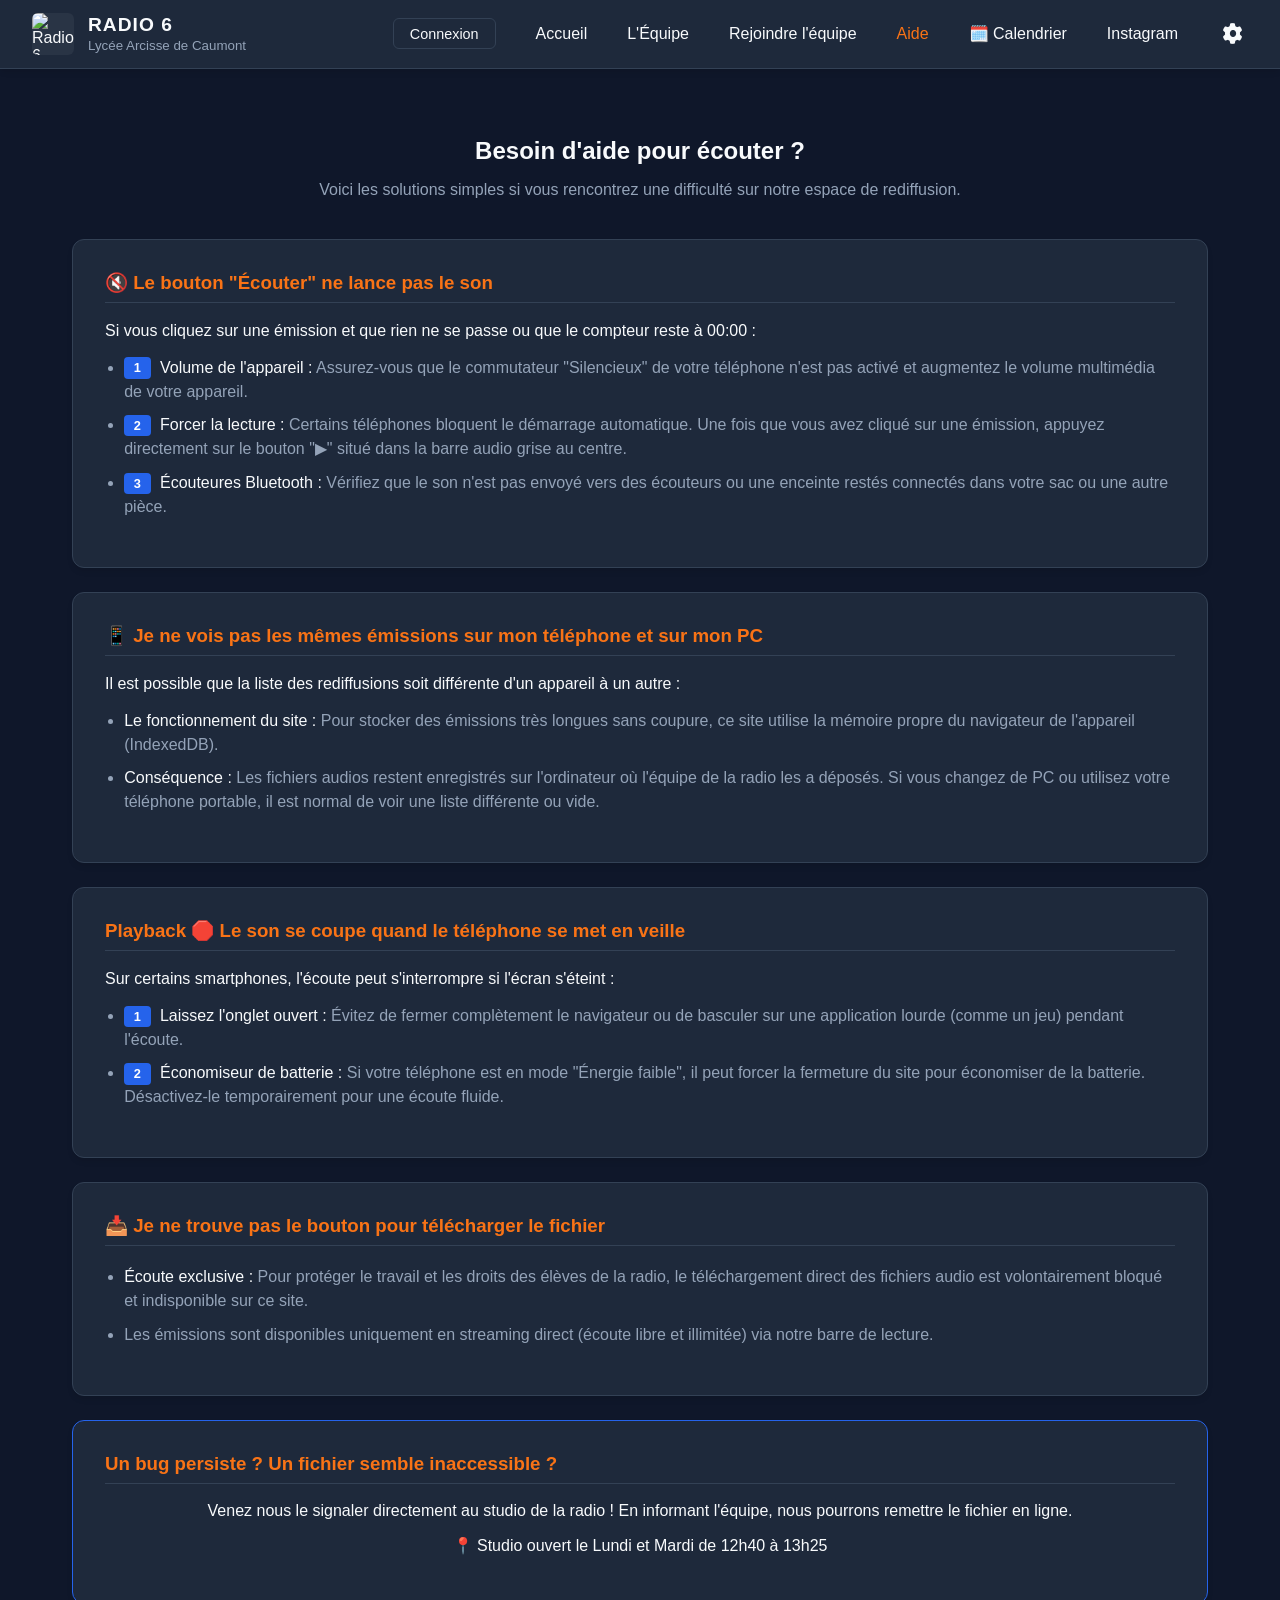
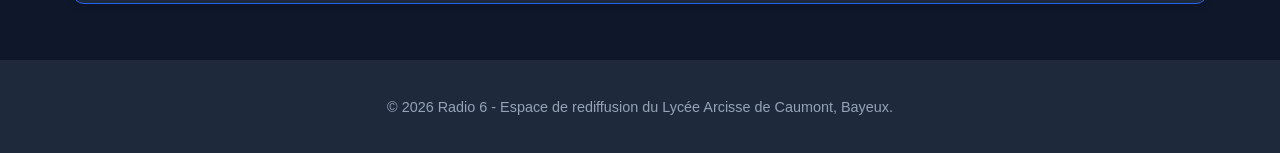
==== commit 3f1d92dd: "Update aide.html" ====
--- a/aide.html
+++ b/aide.html
@@ -87,9 +87,10 @@
             <button id="btn-login-open" class="btn-nav-login">Connexion</button>
             <a href="index.html">Accueil</a>
             <a href="equipe.html">L'Équipe</a>
+            <a href="rejoindre.html">Rejoindre l'équipe</a>
             <a href="aide.html" class="active">Aide</a>
             <a href="calendrier.html">🗓️ Calendrier</a>
-            <a href="https://www.instagram.com/radio_arcisse/?__pwa=1" target="_blank">Instagram</a>
+            <a href="instagram.html">Instagram</a>
             <button id="param-btn" class="btn-nav-param" title="Paramètres"><i class="fa-solid fa-gear"></i></button>
         </div>
     </nav>
--- a/style.css
+++ b/style.css
@@ -10,23 +10,13 @@
     --text-muted: #94a3b8;
     --danger: #ef4444;
 }
-
-/* Application dynamique du thème clair */
-body.light-theme {
-    --bg-color: #f1f5f9;
-    --card-bg: #ffffff;
-    --text: #0f172a;
-    --text-muted: #64748b;
-    --primary: #3b82f6;
-}
-body.light-theme header {
-    border-bottom: 1px solid #cbd5e1;
-}
-body.light-theme .modal-content,
-body.light-theme .player-card,
-body.light-theme .podcast-card,
-body.light-theme .param-row select {
-    border: 1px solid #cbd5e1;
+/* --- MODE CLAIR : VERSION BLEU CLAIR (MÊME STRUCTURE) --- */
+body.light-mode {
+    --bg-color: #e0f2fe;    /* Un joli bleu ciel très clair pour le fond global */
+    --card-bg: #bae6fd;    /* Un bleu pastel doux pour les cartes, le lecteur et le header */
+    --text: #0f172a;       /* Un texte bleu nuit foncé pour une lisibilité parfaite */
+    --text-muted: #334155; /* Un gris-bleu foncé pour les textes secondaires */
+    --primary: #0284c7;    /* Un bleu dynamique pour les boutons et accents */
 }
 
 /* ==========================================================================
@@ -363,7 +353,7 @@
     background-color: var(--bg-color);
     padding: 1rem 1.5rem;
     border-radius: 50px;
-    max-width: 550px;
+    max-width: 800px;
     margin: 0 auto;
     border: 1px solid #334155;
 }
@@ -819,3 +809,93 @@
         margin: 0;
     }
 }
+.folder-header {
+    display: flex;
+    justify-content: space-between;
+    align-items: center;
+    width: 100%;
+}
+
+.folder-header h3 {
+    margin: 0;
+}
+
+.sort-select {
+    background: var(--bg-color);
+    color: var(--text);
+    border: 1px solid #334155;
+    border-radius: 6px;
+    padding: 6px 10px;
+    font-size: 0.85rem;
+    cursor: pointer;
+    outline: none;
+}
+
+.sort-select:focus {
+    border-color: var(--primary);
+}
+.speed-controls {
+    display: flex;
+    gap: 4px;
+    background: rgba(0, 0, 0, 0.2);
+    padding: 3px;
+    border-radius: 8px;
+    margin-left: 10px;
+}
+
+.speed-btn {
+    background: transparent;
+    border: none;
+    color: #94a3b8;
+    font-size: 0.75rem;
+    font-weight: 600;
+    padding: 4px 6px;
+    border-radius: 4px;
+    cursor: pointer;
+    transition: all 0.2s ease;
+}
+
+.speed-btn:hover {
+    color: #ffffff;
+    background: rgba(255, 255, 255, 0.05);
+}
+
+.speed-btn.active {
+    background: #3b82f6;
+    color: #ffffff;
+}
+
+/* --- ALIGNEMENT PC POUR LE LECTEUR --- */
+.player-top {
+    display: flex;
+    align-items: center;
+    flex-grow: 1; /* Permet à la barre de progression de s'étirer sur PC */
+    gap: 10px;
+}
+
+.player-bottom {
+    display: flex;
+    align-items: center;
+    gap: 10px;
+}
+
+/* ========================================= */
+/* ADAPTATION MOBILE (Écrans < 768px)        */
+/* ========================================= */
+@media (max-width: 768px) {
+    .custom-player-bar {
+        flex-direction: column;   /* Empile les deux blocs l'un sur l'autre */
+        padding: 1rem;            /* Ajuste l'espacement intérieur */
+        border-radius: 20px;      /* Réduit un peu l'arrondi car la barre sera plus haute */
+        gap: 1rem;
+    }
+
+    .player-top, 
+    .player-bottom {
+        display: flex;
+        justify-content: center;  /* Centre les éléments sur chaque ligne */
+        align-items: center;
+        width: 100%;              /* Prend toute la largeur disponible */
+        gap: 1rem;                /* Espace entre les boutons d'une même ligne */
+    }
+}
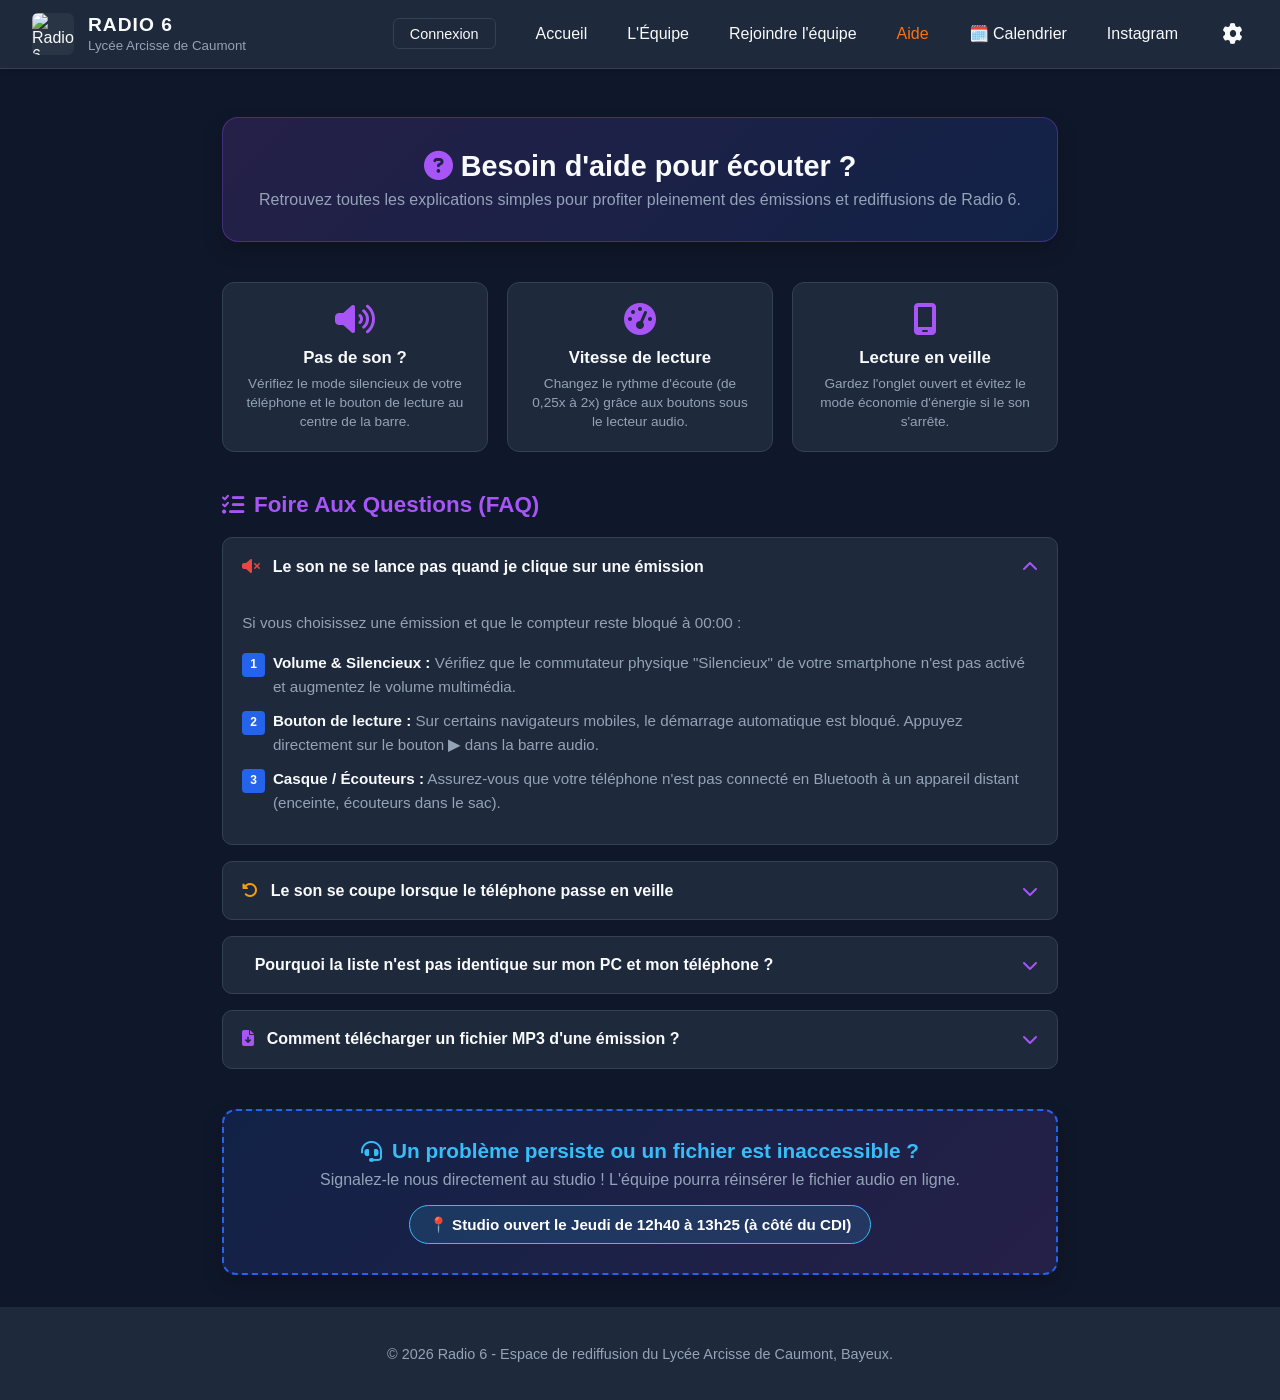
==== commit 39f30515: "Update aide.html" ====
--- a/aide.html
+++ b/aide.html
@@ -11,52 +11,190 @@
     <link rel="stylesheet" href="https://cdnjs.cloudflare.com/ajax/libs/font-awesome/6.5.1/css/all.min.css">
     <style>
         .aide-container {
+            max-width: 900px;
+            margin: 0 auto;
             animation: fadeIn 0.6s ease;
         }
-        .aide-section {
+        
+        .aide-hero {
+            text-align: center;
+            margin-bottom: 2.5rem;
+            background: linear-gradient(135deg, rgba(168, 85, 247, 0.15), rgba(37, 99, 235, 0.15));
+            border: 1px solid rgba(168, 85, 247, 0.3);
+            border-radius: 16px;
+            padding: 2rem 1.5rem;
+            box-shadow: 0 8px 20px rgba(0, 0, 0, 0.2);
+        }
+        .aide-hero h2 {
+            margin: 0 0 0.5rem 0;
+            color: #f8fafc;
+            font-size: 1.8rem;
+        }
+        .aide-hero p {
+            color: var(--text-muted);
+            margin: 0;
+            font-size: 1rem;
+        }
+
+        /* GRILLE DES CARTES D'AIDE RAPIDE */
+        .quick-help-grid {
+            display: grid;
+            grid-template-columns: repeat(auto-fit, minmax(250px, 1fr));
+            gap: 1.2rem;
+            margin-bottom: 2.5rem;
+        }
+        .quick-card {
             background-color: var(--card-bg);
             border: 1px solid #334155;
             border-radius: 12px;
-            padding: 2rem;
-            margin-bottom: 1.5rem;
-            text-align: left;
-            box-shadow: 0 4px 6px -1px rgba(0, 0, 0, 0.1);
-        }
-        .aide-section h3 {
-            margin-top: 0;
-            color: var(--accent);
+            padding: 1.25rem;
+            text-align: center;
+            transition: transform 0.2s ease, border-color 0.2s ease;
+        }
+        .quick-card:hover {
+            transform: translateY(-3px);
+            border-color: #a855f7;
+        }
+        .quick-card i {
+            font-size: 2rem;
+            color: #a855f7;
+            margin-bottom: 0.8rem;
+        }
+        .quick-card h4 {
+            margin: 0 0 0.4rem 0;
+            color: #f8fafc;
+            font-size: 1.05rem;
+        }
+        .quick-card p {
+            margin: 0;
+            font-size: 0.85rem;
+            color: var(--text-muted);
+            line-height: 1.4;
+        }
+
+        /* SECTION ACCORDÉON INTERACTIF */
+        .faq-title {
+            color: #a855f7;
+            font-size: 1.4rem;
+            margin-bottom: 1.2rem;
             display: flex;
             align-items: center;
             gap: 10px;
-            border-bottom: 1px solid #334155;
-            padding-bottom: 0.5rem;
-        }
-        .aide-section ul {
-            padding-left: 1.2rem;
+        }
+        .accordion-item {
+            background-color: var(--card-bg);
+            border: 1px solid #334155;
+            border-radius: 10px;
+            margin-bottom: 1rem;
+            overflow: hidden;
+            transition: border-color 0.2s ease;
+        }
+        .accordion-item:hover {
+            border-color: #475569;
+        }
+        .accordion-header {
+            width: 100%;
+            padding: 1.2rem;
+            background: none;
+            border: none;
+            color: #f8fafc;
+            font-size: 1rem;
+            font-weight: bold;
+            text-align: left;
+            cursor: pointer;
+            display: flex;
+            justify-content: space-between;
+            align-items: center;
+            gap: 10px;
+        }
+        .accordion-header i.chevron {
+            color: #a855f7;
+            transition: transform 0.3s ease;
+        }
+        .accordion-item.active .accordion-header i.chevron {
+            transform: rotate(180deg);
+        }
+        .accordion-content {
+            max-height: 0;
+            overflow: hidden;
+            transition: max-height 0.3s ease, padding 0.3s ease;
+            padding: 0 1.2rem;
             color: var(--text-muted);
-        }
-        .aide-section li {
+            font-size: 0.95rem;
+            line-height: 1.6;
+        }
+        .accordion-item.active .accordion-content {
+            max-height: 500px;
+            padding: 0 1.2rem 1.2rem 1.2rem;
+            border-top: 1px solid #1e293b;
+        }
+
+        /* LISTE DES ÉTAPES */
+        .step-list {
+            list-style: none;
+            padding: 0;
+            margin: 0.5rem 0 0 0;
+        }
+        .step-list li {
             margin-bottom: 0.6rem;
-            line-height: 1.5;
+            display: flex;
+            align-items: flex-start;
+            gap: 8px;
+        }
+        .step-badge {
+            background-color: #2563eb;
+            color: white;
+            padding: 0.15rem 0.5rem;
+            border-radius: 4px;
+            font-size: 0.75rem;
+            font-weight: bold;
+            flex-shrink: 0;
+            margin-top: 2px;
         }
         .highlight-text {
-            color: var(--text);
-            font-weight: 500;
-        }
-        .step-badge {
-            background-color: var(--primary);
-            color: white;
-            padding: 0.2rem 0.6rem;
-            border-radius: 4px;
-            font-size: 0.8rem;
+            color: #f8fafc;
             font-weight: bold;
-            margin-right: 5px;
-        }
+        }
+
+        /* SECTION CONTACT STUDIO */
+        .contact-box {
+            background: linear-gradient(135deg, rgba(37, 99, 235, 0.15), rgba(168, 85, 247, 0.15));
+            border: 2px dashed #2563eb;
+            border-radius: 14px;
+            padding: 1.8rem;
+            text-align: center;
+            margin-top: 2.5rem;
+            box-shadow: 0 8px 20px rgba(0, 0, 0, 0.2);
+        }
+        .contact-box h3 {
+            color: #38bdf8;
+            margin: 0 0 0.5rem 0;
+            font-size: 1.3rem;
+            display: flex;
+            align-items: center;
+            justify-content: center;
+            gap: 10px;
+        }
+        .contact-box p {
+            color: var(--text-muted);
+            margin: 0 0 1rem 0;
+        }
+        .studio-location {
+            display: inline-block;
+            background-color: rgba(56, 189, 248, 0.15);
+            border: 1px solid #38bdf8;
+            color: #ffffff;
+            padding: 0.6rem 1.2rem;
+            border-radius: 20px;
+            font-weight: bold;
+            font-size: 0.95rem;
+        }
+
         @keyframes fadeIn {
             from { opacity: 0; transform: translateY(10px); }
             to { opacity: 1; transform: translateY(0); }
         }
-        /* Styles de cohérence avec l'index */
+
         nav a.ia-link {
             color: #a855f7;
             font-weight: bold;
@@ -69,77 +207,132 @@
 <body>
 
     <div id="main-content">
-    <header>
-    <div class="logo-area">
-        <img src="logo.png" alt="Radio 6" class="header-logo">
-        <div>
-            <strong class="site-title">RADIO 6</strong><br>
-            <small class="site-subtitle">Lycée Arcisse de Caumont</small>
-        </div>
-    </div>
-    
-    <nav id="main-nav">
-        <button id="burger-menu-btn" class="burger-btn" title="Menu">
-            <i class="fa-solid fa-bars"></i>
-        </button>
-
-        <div id="nav-links" class="nav-links-container">
-            <button id="btn-login-open" class="btn-nav-login">Connexion</button>
-            <a href="index.html">Accueil</a>
-            <a href="equipe.html">L'Équipe</a>
-            <a href="rejoindre.html">Rejoindre l'équipe</a>
-            <a href="aide.html" class="active">Aide</a>
-            <a href="calendrier.html">🗓️ Calendrier</a>
-            <a href="instagram.html">Instagram</a>
-            <button id="param-btn" class="btn-nav-param" title="Paramètres"><i class="fa-solid fa-gear"></i></button>
-        </div>
-    </nav>
-</header>
+        <header>
+            <div class="logo-area">
+                <img src="logo.png" alt="Radio 6" class="header-logo">
+                <div>
+                    <strong class="site-title">RADIO 6</strong><br>
+                    <small class="site-subtitle">Lycée Arcisse de Caumont</small>
+                </div>
+            </div>
+            
+            <nav id="main-nav">
+                <button id="burger-menu-btn" class="burger-btn" title="Menu">
+                    <i class="fa-solid fa-bars"></i>
+                </button>
+
+                <div id="nav-links" class="nav-links-container">
+                    <button id="btn-login-open" class="btn-nav-login">Connexion</button>
+                    <a href="index.html">Accueil</a>
+                    <a href="equipe.html">L'Équipe</a>
+                    <a href="rejoindre.html">Rejoindre l'équipe</a>
+                    <a href="aide.html" class="active">Aide</a>
+                    <a href="calendrier.html">🗓️ Calendrier</a>
+                    <a href="instagram.html">Instagram</a>
+                    <button id="param-btn" class="btn-nav-param" title="Paramètres"><i class="fa-solid fa-gear"></i></button>
+                </div>
+            </nav>
+        </header>
 
         <main class="aide-container">
-            <h2 id="ai-main-title" style="text-align: center; margin-bottom: 0.5rem;">Besoin d'aide pour écouter ?</h2>
-            <p id="ai-main-sub" style="text-align: center; color: var(--text-muted); margin-bottom: 2.5rem;">Voici les solutions simples si vous rencontrez une difficulté sur notre espace de rediffusion.</p>
-
-            <section class="aide-section">
-                <h3 id="ai-s1-title">🔇 Le bouton "Écouter" ne lance pas le son</h3>
-                <p id="ai-s1-p">Si vous cliquez sur une émission et que rien ne se passe ou que le compteur reste à 00:00 :</p>
-                <ul id="ai-s1-ul">
-                    <li><span class="step-badge">1</span> <span class="highlight-text" id="ai-s1-l1-h">Volume de l'appareil :</span> <span id="ai-s1-l1-t">Assurez-vous que le commutateur "Silencieux" de votre téléphone n'est pas activé et augmentez le volume multimédia de votre appareil.</span></li>
-                    <li><span class="step-badge">2</span> <span class="highlight-text" id="ai-s1-l2-h">Forcer la lecture :</span> <span id="ai-s1-l2-t">Certains téléphones bloquent le démarrage automatique. Une fois que vous avez cliqué sur une émission, appuyez directement sur le bouton "▶" situé dans la barre audio grise au centre.</span></li>
-                    <li><span class="step-badge">3</span> <span class="highlight-text" id="ai-s1-l3-h">Écouteurs Bluetooth :</span> <span id="ai-s1-l3-t">Vérifiez que le son n'est pas envoyé vers des écouteurs ou une enceinte restés connectés dans votre sac ou une autre pièce.</span></li>
-                </ul>
+            <section class="aide-hero">
+                <h2><i class="fa-solid fa-circle-question" style="color: #a855f7;"></i> Besoin d'aide pour écouter ?</h2>
+                <p>Retrouvez toutes les explications simples pour profiter pleinement des émissions et rediffusions de Radio 6.</p>
             </section>
 
-            <section class="aide-section">
-                <h3 id="ai-s2-title">📱 Je ne vois pas les mêmes émissions sur mon téléphone et sur mon PC</h3>
-                <p id="ai-s2-p">Il est possible que la liste des rediffusions soit différente d'un appareil à un autre :</p>
-                <ul>
-                    <li><span class="highlight-text" id="ai-s2-l1-h">Le fonctionnement du site :</span> <span id="ai-s2-l1-t">Pour stocker des émissions très longues sans coupure, ce site utilise la mémoire propre du navigateur de l'appareil (IndexedDB).</span></li>
-                    <li><span class="highlight-text" id="ai-s2-l2-h">Conséquence :</span> <span id="ai-s2-l2-t">Les fichiers audios restent enregistrés sur l'ordinateur où l'équipe de la radio les a déposés. Si vous changez de PC ou utilisez votre téléphone portable, il est normal de voir une liste différente ou vide.</span></li>
-                </ul>
-            </section>
-
-            <section class="aide-section">
-                <h3 id="ai-s3-title">Playback 🛑 Le son se coupe quand le téléphone se met en veille</h3>
-                <p id="ai-s3-p">Sur certains smartphones, l'écoute peut s'interrompre si l'écran s'éteint :</p>
-                <ul>
-                    <li><span class="step-badge">1</span> <span class="highlight-text" id="ai-s3-l1-h">Laissez l'onglet ouvert :</span> <span id="ai-s3-l1-t">Évitez de fermer complètement le navigateur ou de basculer sur une application lourde (comme un jeu) pendant l'écoute.</span></li>
-                    <li><span class="step-badge">2</span> <span class="highlight-text" id="ai-s3-l2-h">Économiseur de batterie :</span> <span id="ai-s3-l2-t">Si votre téléphone est en mode "Énergie faible", il peut forcer la fermeture du site pour économiser de la batterie. Désactivez-le temporairement pour une écoute fluide.</span></li>
-                </ul>
-            </section>
-
-            <section class="aide-section">
-                <h3 id="ai-s4-title">📥 Je ne trouve pas le bouton pour télécharger le fichier</h3>
-                <ul>
-                    <li><span class="highlight-text" id="ai-s4-l1-h">Écoute exclusive :</span> <span id="ai-s4-l1-t">Pour protéger le travail et les droits des élèves de la radio, le téléchargement direct des fichiers audio est volontairement bloqué et indisponible sur ce site.</span></li>
-                    <li id="ai-s4-l2">Les émissions sont disponibles uniquement en streaming direct (écoute libre et illimitée) via notre barre de lecture.</li>
-                </ul>
-            </section>
-
-            <section class="aide-section" style="border-color: var(--primary); text-align: center;">
-                <h3 id="ai-s5-title">Un bug persiste ? Un fichier semble inaccessible ?</h3>
-                <p id="ai-s5-p">Venez nous le signaler directement au studio de la radio ! En informant l'équipe, nous pourrons remettre le fichier en ligne.</p>
-                <p class="highlight-text" id="ai-s5-loc">📍 Studio ouvert le Lundi et Mardi de 12h40 à 13h25</p>
+            <!-- RACCOURCIS RAPIDES -->
+            <div class="quick-help-grid">
+                <div class="quick-card">
+                    <i class="fa-solid fa-volume-high"></i>
+                    <h4>Pas de son ?</h4>
+                    <p>Vérifiez le mode silencieux de votre téléphone et le bouton de lecture au centre de la barre.</p>
+                </div>
+                <div class="quick-card">
+                    <i class="fa-solid fa-gauge-high"></i>
+                    <h4>Vitesse de lecture</h4>
+                    <p>Changez le rythme d'écoute (de 0,25x à 2x) grâce aux boutons sous le lecteur audio.</p>
+                </div>
+                <div class="quick-card">
+                    <i class="fa-solid fa-mobile-screen"></i>
+                    <h4>Lecture en veille</h4>
+                    <p>Gardez l'onglet ouvert et évitez le mode économie d'énergie si le son s'arrête.</p>
+                </div>
+            </div>
+
+            <!-- FOIRE AUX QUESTIONS INTERACTIVE -->
+            <h3 class="faq-title"><i class="fa-solid fa-list-check"></i> Foire Aux Questions (FAQ)</h3>
+
+            <div class="accordion-item active">
+                <button class="accordion-header">
+                    <span><i class="fa-solid fa-volume-xmark" style="color: #ef4444; margin-right: 8px;"></i> Le son ne se lance pas quand je clique sur une émission</span>
+                    <i class="fa-solid fa-chevron-down chevron"></i>
+                </button>
+                <div class="accordion-content">
+                    <p>Si vous choisissez une émission et que le compteur reste bloqué à 00:00 :</p>
+                    <ul class="step-list">
+                        <li>
+                            <span class="step-badge">1</span>
+                            <span><span class="highlight-text">Volume & Silencieux :</span> Vérifiez que le commutateur physique "Silencieux" de votre smartphone n'est pas activé et augmentez le volume multimédia.</span>
+                        </li>
+                        <li>
+                            <span class="step-badge">2</span>
+                            <span><span class="highlight-text">Bouton de lecture :</span> Sur certains navigateurs mobiles, le démarrage automatique est bloqué. Appuyez directement sur le bouton <strong>▶</strong> dans la barre audio.</span>
+                        </li>
+                        <li>
+                            <span class="step-badge">3</span>
+                            <span><span class="highlight-text">Casque / Écouteurs :</span> Assurez-vous que votre téléphone n'est pas connecté en Bluetooth à un appareil distant (enceinte, écouteurs dans le sac).</span>
+                        </li>
+                    </ul>
+                </div>
+            </div>
+
+            <div class="accordion-item">
+                <button class="accordion-header">
+                    <span><i class="fa-solid fa-rotate-left" style="color: #f59e0b; margin-right: 8px;"></i> Le son se coupe lorsque le téléphone passe en veille</span>
+                    <i class="fa-solid fa-chevron-down chevron"></i>
+                </button>
+                <div class="accordion-content">
+                    <p>Sur certains smartphones (iOS / Android), le système coupe Internet pour économiser la batterie :</p>
+                    <ul class="step-list">
+                        <li>
+                            <span class="step-badge">1</span>
+                            <span><span class="highlight-text">Garder l'onglet actif :</span> Ne fermez pas complètement l'application Safari ou Chrome pendant l'écoute.</span>
+                        </li>
+                        <li>
+                            <span class="step-badge">2</span>
+                            <span><span class="highlight-text">Économiseur d'énergie :</span> Si le mode "Batterie faible" est activé, désactivez-le temporairement pour autoriser la lecture audio en arrière-plan.</span>
+                        </li>
+                    </ul>
+                </div>
+            </div>
+
+            <div class="accordion-item">
+                <button class="accordion-header">
+                    <span><i class="fa-solid fa-laptop-mobile" style="color: #38bdf8; margin-right: 8px;"></i> Pourquoi la liste n'est pas identique sur mon PC et mon téléphone ?</span>
+                    <i class="fa-solid fa-chevron-down chevron"></i>
+                </button>
+                <div class="accordion-content">
+                    <p>Afin de permettre l'écoute de longues émissions sans ralentir le site, les fichiers audio sont enregistrés directement dans la mémoire locale de l'appareil hôte. Chaque navigateur possède donc sa propre bibliothèque d'émissions stockées.</p>
+                </div>
+            </div>
+
+            <div class="accordion-item">
+                <button class="accordion-header">
+                    <span><i class="fa-solid fa-file-arrow-down" style="color: #a855f7; margin-right: 8px;"></i> Comment télécharger un fichier MP3 d'une émission ?</span>
+                    <i class="fa-solid fa-chevron-down chevron"></i>
+                </button>
+                <div class="accordion-content">
+                    <p>Afin de préserver les droits et le travail de l'équipe du club radio, le téléchargement direct est désactivé. L'écoute se fait exclusivement en streaming gratuit et illimité depuis notre lecteur web.</p>
+                </div>
+            </div>
+
+            <!-- BLOC CONTACT STUDIO -->
+            <section class="contact-box">
+                <h3><i class="fa-solid fa-headset"></i> Un problème persiste ou un fichier est inaccessible ?</h3>
+                <p>Signalez-le nous directement au studio ! L'équipe pourra réinsérer le fichier audio en ligne.</p>
+                <div class="studio-location">
+                    📍 Studio ouvert le Jeudi de 12h40 à 13h25 (à côté du CDI)
+                </div>
             </section>
         </main>
 
@@ -148,24 +341,7 @@
         </footer>
     </div>
 
-    <div id="modal-travaux" class="modal hidden">
-        <div class="modal-content">
-            <span class="close-modal" onclick="closeParamModal('modal-travaux')">&times;</span>
-            <h3 style="color: #f59e0b; font-size: 1.4rem; margin-top: 5px;"><i class="fa-solid fa-triangle-exclamation"></i> Zone en travaux</h3>
-            <p class="param-notice">Cette section est actuellement en cours de développement ou nécessite des privilèges élevés pour être pleinement fonctionnelle.</p>
-            
-            <div class="param-box-update">
-                <h5>Ajout récent :</h5>
-                <p>• Apparition de l'icône de configuration dans le menu principal.</p>
-            </div>
-            
-            <div class="param-box-update future">
-                <h5>Évolution prévue :</h5>
-                <p>• Ce bouton permettra aux visiteurs d'ajuster leurs préférences de lecture.</p>
-            </div>
-        </div>
-    </div>
-
+    <!-- Modale Paramètres -->
     <div id="modal-menu-param" class="modal hidden">
         <div class="modal-content">
             <span class="close-modal" onclick="closeParamModal('modal-menu-param')">&times;</span>
@@ -210,21 +386,10 @@
         </div>
     </div>
 
-    <div id="modal-calendrier" class="modal hidden">
-        <div class="modal-content" style="max-width: 500px;">
-            <span class="close-modal" onclick="closeParamModal('modal-calendrier')">&times;</span>
-            <h3 style="color: #a855f7; font-size: 1.4rem; margin-top: 5px;">
-                <i class="fa-solid fa-calendar-days"></i> Calendrier des Émissions
-            </h3>
-            <hr style="border: 0; border-top: 1px solid #334155; margin: 15px 0;">
-            <p class="param-notice">Cette section est actuellement en cours de développement.</p>
-        </div>
-    </div>
-
     <script src="translate-pages.js"></script>
     <script>
         document.addEventListener('DOMContentLoaded', () => {
-            // 1. Chargement des préférences locales utilisateur
+            // 1. Chargement des préférences utilisateur
             const savedTheme = localStorage.getItem('siteTheme') || 'dark';
             if (savedTheme === 'light') document.body.classList.add('light-mode');
 
@@ -236,13 +401,12 @@
 
             const savedLang = localStorage.getItem('siteLang') || 'fr';
 
-            // --- RECOPIE DE LA BARRE ET INJECTS D'ÉTAT SÉCURISÉS ---
+            // --- VÉRIFICATION MODE ADMIN ---
             if (sessionStorage.getItem('adminMode') === 'true') {
                 const btnLoginOpen = document.getElementById('btn-login-open');
                 if (btnLoginOpen) btnLoginOpen.classList.add('hidden');
                 document.body.classList.add('admin-mode');
                 
-                // Injecter l'onglet Aide 2.0 si admin connecté
                 const mainNav = document.getElementById('main-nav');
                 if (mainNav && !document.getElementById('nav-ia-admin')) {
                     const iaLink = document.createElement('a');
@@ -253,31 +417,31 @@
                     const instaLink = mainNav.querySelector('a[href*="instagram.com"]');
                     if (instaLink) instaLink.parentNode.insertBefore(iaLink, instaLink);
                     else mainNav.appendChild(iaLink);
-            }
-
-            // --- GESTION DU BOUTON CONNEXION ---
+                }
+            }
+
+            // --- REDIRECTION BOUTON CONNEXION ---
             const btnLoginOpen = document.getElementById('btn-login-open');
             if (btnLoginOpen) {
                 btnLoginOpen.addEventListener('click', () => {
-                    // Redirection propre vers la mire centrale située sur l'index
                     window.location.href = 'index.html';
                 });
             }
 
-            // --- GESTION DU BOUTON CALENDRIER ---
-            const btnCalendrier = document.getElementById('nav-calendrier');
-            if (btnCalendrier) {
-                btnCalendrier.addEventListener('click', (e) => {
-                    e.preventDefault();
-                    if (sessionStorage.getItem('adminMode') === 'true') {
-                        const modalCal = document.getElementById('modal-calendrier');
-                        if (modalCal) modalCal.classList.remove('hidden');
-                    } else {
-                        const modalTravaux = document.getElementById('modal-travaux');
-                        if (modalTravaux) modalTravaux.classList.remove('hidden');
+            // --- INTERACTION ACCORDÉON FAQ ---
+            document.querySelectorAll('.accordion-header').forEach(header => {
+                header.addEventListener('click', () => {
+                    const item = header.parentElement;
+                    const isActive = item.classList.contains('active');
+                    
+                    // Optionnel : fermer les autres accordéons
+                    document.querySelectorAll('.accordion-item').forEach(i => i.classList.remove('active'));
+                    
+                    if (!isActive) {
+                        item.classList.add('active');
                     }
                 });
-            }
+            });
 
             // --- GESTION DES PARAMÈTRES ---
             const paramBtn = document.getElementById('param-btn');
@@ -288,7 +452,6 @@
                 });
             }
 
-            // Liaisons sélecteurs & stockage local
             const selectPolice = document.getElementById('param-police');
             const selectTaille = document.getElementById('param-taille-police');
             const selectTheme = document.getElementById('param-media');
@@ -337,7 +500,6 @@
             }
         });
 
-        // --- FONCTIONS CLÔTURE MODALS ---
         window.closeParamModal = function(modalId) {
             const m = document.getElementById(modalId);
             if (m) m.classList.add('hidden');
@@ -345,11 +507,7 @@
 
         window.addEventListener('click', (e) => {
             const mParam = document.getElementById('modal-menu-param');
-            const mTravaux = document.getElementById('modal-travaux');
-            const mCal = document.getElementById('modal-calendrier');
             if (e.target === mParam) mParam.classList.add('hidden');
-            if (e.target === mTravaux) mTravaux.classList.add('hidden');
-            if (e.target === mCal) mCal.classList.add('hidden');
         });
     </script>
     <script src="script.js"></script>
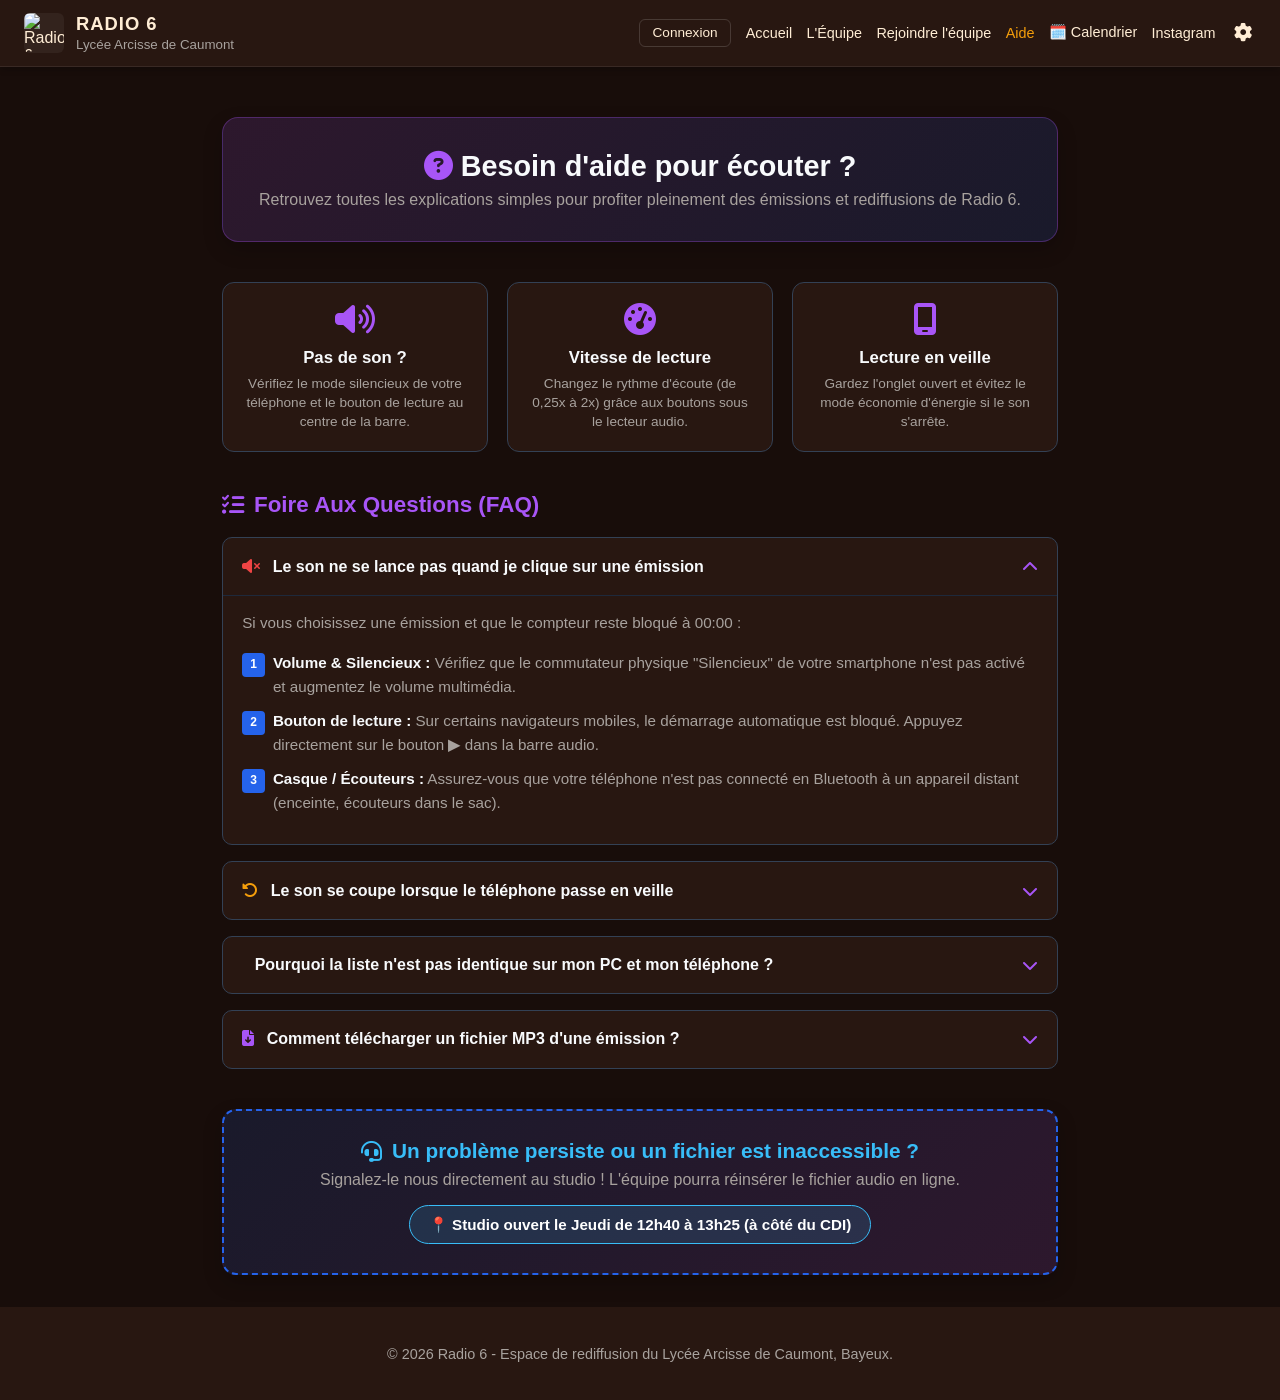
==== commit 8789c874: "Update aide.html" ====
--- a/aide.html
+++ b/aide.html
@@ -360,6 +360,7 @@
             <div class="param-row">
                 <label><i class="fa-solid fa-palette"></i> Thème Visuel :</label>
                 <select id="param-media">
+                    <option value="season" selected>Mode Saison (par défaut)</option>
                     <option value="dark">Mode Sombre (Par défaut)</option>
                     <option value="light">Mode Clair</option>
                 </select>
--- a/style.css
+++ b/style.css
@@ -1,33 +1,48 @@
 /* ==========================================================================
-   1. VARIABLES DE COULEURS ET THÈME (DESIGN SOMBRE / CLAIR)
-   ========================================================================== */
-:root {
-    --bg-color: #0f172a;
-    --card-bg: #1e293b;
-    --primary: #2563eb;
-    --accent: #f97316;
-    --text: #f8fafc;
+   1. VARIABLES DE COULEURS ET THÈMES
+   ========================================================================== */
+
+/* --- MODE SAISON : AUTOMNE (PAR DÉFAUT) --- */
+:root, body.season-mode {
+    --bg-color: #180d0a;
+    --card-bg: #281711;
+    --primary: #ea580c;
+    --accent: #f59e0b;
+    --text: #ffedd5;
+    --text-muted: #a8a29e;
+    --danger: #ef4444;
+}
+
+/* --- MODE SOMBRE CLASSIQUE (BLEU NUIT / ARDOISE) --- */
+body.dark-mode {
+    --bg-color: #0b0f19;
+    --card-bg: #161f30;
+    --primary: #3b82f6;
+    --accent: #38bdf8;
+    --text: #f1f5f9;
     --text-muted: #94a3b8;
     --danger: #ef4444;
 }
-/* --- MODE CLAIR : VERSION BLEU CLAIR (MÊME STRUCTURE) --- */
+
+/* --- MODE CLAIR (BLEU CLAIR) --- */
 body.light-mode {
-    --bg-color: #e0f2fe;    /* Un joli bleu ciel très clair pour le fond global */
-    --card-bg: #bae6fd;    /* Un bleu pastel doux pour les cartes, le lecteur et le header */
-    --text: #0f172a;       /* Un texte bleu nuit foncé pour une lisibilité parfaite */
-    --text-muted: #334155; /* Un gris-bleu foncé pour les textes secondaires */
-    --primary: #0284c7;    /* Un bleu dynamique pour les boutons et accents */
+    --bg-color: #e0f2fe;
+    --card-bg: #bae6fd;
+    --text: #0f172a;
+    --text-muted: #334155;
+    --primary: #0284c7;
+    --accent: #f97316;
+    --danger: #ef4444;
 }
 
 /* ==========================================================================
    2. STYLES GÉNÉRAUX & CORPS DE PAGE (BARRE DE DÉFILEMENT CACHÉE)
    ========================================================================== */
 html, body {
-    scrollbar-width: none; /* Cache la barre sur Firefox */
-    -ms-overflow-style: none; /* Cache la barre sur les anciens IE/Edge */
-}
-
-/* Cache la barre sur Chrome, Safari, Opera et le Edge moderne */
+    scrollbar-width: none;
+    -ms-overflow-style: none;
+}
+
 html::-webkit-scrollbar, body::-webkit-scrollbar {
     display: none;
 }
@@ -40,11 +55,10 @@
     display: flex;
     flex-direction: column;
     min-height: 100vh;
-    padding-top: 85px; /* Évite que le header fixe ne masque le début du contenu */
-    transition: background-color 0.3s ease, color 0.3s ease;
-}
-
-/* Règles dynamiques pour changer la taille de police globale via le menu */
+    padding-top: 85px;
+    transition: background-color 0.4s ease, color 0.4s ease;
+}
+
 body.font-small { font-size: 0.9rem; }
 body.font-medium { font-size: 1rem; }
 body.font-large { font-size: 1.15rem; }
@@ -54,7 +68,7 @@
 }
 
 /* ==========================================================================
-   3. ÉCRAN D'ACCUEIL / START (SPLASH SCREEN)
+   3. ÉCRAN D'ACCUEIL / START (SPLASH SCREEN SAISONNIER)
    ========================================================================== */
 .splash-container {
     position: fixed;
@@ -62,12 +76,21 @@
     left: 0;
     width: 100%;
     height: 100%;
-    background: radial-gradient(circle at center, #1e293b 0%, #0f172a 100%);
+    background: radial-gradient(circle at center, var(--card-bg) 0%, var(--bg-color) 100%);
     display: flex;
     justify-content: center;
     align-items: center;
     z-index: 9999;
     transition: opacity 0.6s cubic-bezier(0.4, 0, 0.2, 1), transform 0.6s cubic-bezier(0.4, 0, 0.2, 1);
+}
+
+body.season-mode .splash-container::after {
+    content: "🍂 🍁 🍂";
+    position: absolute;
+    bottom: 20px;
+    font-size: 1.8rem;
+    opacity: 0.25;
+    letter-spacing: 15px;
 }
 
 .splash-content {
@@ -82,9 +105,10 @@
     height: 160px;
     margin: 0 auto 2rem auto;
     border-radius: 24px;
-    background-color: rgba(255, 255, 255, 0.03);
+    background-color: rgba(255, 255, 255, 0.04);
     padding: 10px;
-    box-shadow: 0 20px 40px rgba(0, 0, 0, 0.4), 0 0 30px rgba(37, 99, 235, 0.15);
+    box-shadow: 0 20px 40px rgba(0, 0, 0, 0.5), 0 0 30px rgba(234, 88, 12, 0.2);
+    border: 1px solid rgba(245, 158, 11, 0.2);
     display: flex;
     align-items: center;
     justify-content: center;
@@ -101,7 +125,7 @@
     font-size: 2.8rem;
     letter-spacing: 4px;
     margin: 0 0 0.5rem 0;
-    background: linear-gradient(to right, #ffffff, var(--text-muted));
+    background: linear-gradient(to right, #ffffff, var(--accent));
     -webkit-background-clip: text;
     -webkit-text-fill-color: transparent;
 }
@@ -113,7 +137,7 @@
 }
 
 .btn-splash {
-    background: linear-gradient(135deg, var(--primary) 0%, #1d4ed8 100%);
+    background: linear-gradient(135deg, var(--primary) 0%, #b45309 100%);
     color: white;
     border: none;
     padding: 1rem 2.5rem;
@@ -121,13 +145,13 @@
     border-radius: 2rem;
     cursor: pointer;
     font-weight: 600;
-    box-shadow: 0 4px 14px rgba(37, 99, 235, 0.4);
+    box-shadow: 0 4px 14px rgba(234, 88, 12, 0.4);
     transition: transform 0.2s, box-shadow 0.2s;
 }
 
 .btn-splash:hover {
     transform: translateY(-2px);
-    box-shadow: 0 6px 20px rgba(37, 99, 235, 0.6);
+    box-shadow: 0 6px 20px rgba(234, 88, 12, 0.6);
 }
 
 .fade-out { 
@@ -142,46 +166,49 @@
 }
 
 /* ==========================================================================
-   4. EN-TÊTE & NAVIGATION (HEADER TOUJOURS EN HAUT)
+   4. EN-TÊTE & NAVIGATION (OPTIMISÉ PC & MOBILE)
    ========================================================================== */
 header {
-    position: fixed; /* Reste figé en haut */
+    position: fixed;
     top: 0;
     left: 0;
     width: 100%;
-    z-index: 2000; /* Passe au-dessus du reste */
+    z-index: 2000;
     box-sizing: border-box;
     background-color: var(--card-bg);
-    padding: 0.8rem 2rem;
+    padding: 0.8rem 1.5rem;
     display: flex;
     justify-content: space-between;
     align-items: center;
-    border-bottom: 1px solid #334155;
-    box-shadow: 0 4px 6px -1px rgba(0, 0, 0, 0.1);
-    transition: background-color 0.3s ease, border-color 0.3s ease;
+    border-bottom: 1px solid rgba(255, 255, 255, 0.08);
+    box-shadow: 0 4px 6px -1px rgba(0, 0, 0, 0.2);
+    transition: background-color 0.4s ease, border-color 0.4s ease;
 }
 
 .logo-area {
     display: flex;
     align-items: center;
-    gap: 14px;
+    gap: 12px;
+    flex-shrink: 0;
 }
 
 .header-logo {
-    width: 42px;
-    height: 42px;
+    width: 40px;
+    height: 40px;
     object-fit: contain;
     border-radius: 6px;
     background-color: rgba(255, 255, 255, 0.05);
 }
 
 .site-title {
-    font-size: 1.2rem;
+    font-size: 1.15rem;
     letter-spacing: 1px;
+    white-space: nowrap;
 }
 
 .site-subtitle {
     color: var(--text-muted);
+    white-space: nowrap;
 }
 
 nav {
@@ -189,43 +216,63 @@
     align-items: center;
 }
 
-nav a {
+/* Bouton Burger : MASQUÉ PAR DÉFAUT SUR PC */
+.burger-btn {
+    display: none;
+    background: transparent;
+    border: none;
+    color: var(--text);
+    font-size: 1.4rem;
+    cursor: pointer;
+    padding: 5px 10px;
+}
+
+/* Conteneur des liens sur PC */
+.nav-links-container {
+    display: flex;
+    align-items: center;
+    gap: 0.9rem;
+}
+
+.nav-links-container a {
     color: var(--text);
     text-decoration: none;
-    margin-left: 1.5rem;
     font-weight: 500;
+    font-size: 0.9rem;
+    white-space: nowrap;
     transition: color 0.2s;
 }
 
-nav a:hover, nav a.active {
+.nav-links-container a:hover, 
+.nav-links-container a.active {
     color: var(--accent);
 }
 
 .btn-nav-login {
     background: transparent;
-    border: 1px solid #334155;
-    color: var(--text);
-    padding: 0.4rem 1rem;
+    border: 1px solid rgba(255, 255, 255, 0.15);
+    color: var(--text);
+    padding: 0.35rem 0.8rem;
     border-radius: 6px;
     cursor: pointer;
-    font-size: 0.9rem;
+    font-size: 0.85rem;
     font-weight: 500;
+    white-space: nowrap;
     transition: all 0.2s;
 }
 
 .btn-nav-login:hover {
-    background-color: #334155;
-    border-color: var(--text-muted);
-}
-
-/* ==========================================================================
-   ENCAPSULATION DU CONTENU PRINCIPAL (CARRÉS RÉTRÉCIS ET CENTRÉS)
+    background-color: rgba(255, 255, 255, 0.1);
+}
+
+/* ==========================================================================
+   ENCAPSULATION DU CONTENU PRINCIPAL
    ========================================================================== */
 main {
-    max-width: 1200px;      /* Largeur maximale de la zone de contenu */
+    max-width: 1200px;
     width: 100%;
-    margin: 0 auto;         /* Centre automatiquement toute la page */
-    padding: 2rem;          /* Évite que les éléments collent aux bords gauche/droite */
+    margin: 0 auto;
+    padding: 2rem;
     box-sizing: border-box;
 }
 
@@ -246,9 +293,9 @@
     border-radius: 12px;
     width: 90%; max-width: 400px;
     position: relative;
-    border: 1px solid #334155;
+    border: 1px solid rgba(255, 255, 255, 0.1);
     box-shadow: 0 25px 50px -12px rgba(0, 0, 0, 0.5);
-    transition: background-color 0.3s ease, border-color 0.3s ease;
+    transition: background-color 0.4s ease;
 }
 
 .close-modal {
@@ -258,7 +305,7 @@
 .close-modal:hover { color: var(--text); }
 
 .login-notice {
-    background-color: rgba(249, 115, 22, 0.1);
+    background-color: rgba(245, 158, 11, 0.1);
     border-left: 3px solid var(--accent);
     color: var(--text-muted);
     font-size: 0.85rem;
@@ -275,7 +322,7 @@
 .form-group input[type="text"], 
 .form-group input[type="password"] {
     width: 100%; padding: 0.7rem; background-color: var(--bg-color);
-    border: 1px solid #334155; border-radius: 6px; color: var(--text); box-sizing: border-box;
+    border: 1px solid rgba(255, 255, 255, 0.1); border-radius: 6px; color: var(--text); box-sizing: border-box;
 }
 .form-group input:focus { outline: none; border-color: var(--primary); }
 
@@ -286,14 +333,14 @@
 .error-msg { color: var(--danger); font-size: 0.85rem; margin-bottom: 0.5rem; }
 
 /* ==========================================================================
-   6. ZONE D'ADMINISTRATION (CARRÉ UNIQUE RÉTRÉCI)
+   6. ZONE D'ADMINISTRATION
    ========================================================================== */
 .admin-card {
-    background-color: #1e1b4b;
+    background-color: var(--card-bg);
     border: 1px dashed var(--primary);
     border-radius: 12px;
     padding: 2rem;
-    margin-bottom: 2rem; /* Espace pour ne pas coller le carré suivant */
+    margin-bottom: 2rem;
     text-align: left;
     box-shadow: 0 10px 25px -5px rgba(0, 0, 0, 0.3);
 }
@@ -304,7 +351,7 @@
 
 input[type="file"] {
     background-color: var(--bg-color);
-    border: 2px dashed #334155;
+    border: 2px dashed rgba(255, 255, 255, 0.1);
     padding: 1rem;
     border-radius: 8px;
     color: var(--text-muted);
@@ -314,12 +361,12 @@
 input[type="file"]:hover { border-color: var(--primary); color: var(--text); }
 
 .btn-admin-action {
-    background: linear-gradient(135deg, var(--primary) 0%, #1d4ed8 100%);
+    background: linear-gradient(135deg, var(--primary) 0%, #b45309 100%);
     border: none; color: white; padding: 0.8rem 1.5rem; border-radius: 6px;
     cursor: pointer; font-weight: bold; font-size: 1rem; transition: transform 0.1s, box-shadow 0.2s;
     align-self: flex-start;
 }
-.btn-admin-action:hover { transform: translateY(-1px); box-shadow: 0 4px 12px rgba(37, 99, 235, 0.3); }
+.btn-admin-action:hover { transform: translateY(-1px); box-shadow: 0 4px 12px rgba(234, 88, 12, 0.4); }
 .btn-admin-action:disabled { background: #334155; color: var(--text-muted); cursor: not-allowed; transform: none; box-shadow: none; }
 
 .btn-logout {
@@ -329,7 +376,7 @@
 .btn-logout:hover { background-color: var(--danger); color: white; }
 
 /* ==========================================================================
-   7. LECTEUR AUDIO PRINCIPAL (CARRÉ UNIQUE RÉTRÉCI)
+   7. LECTEUR AUDIO PRINCIPAL
    ========================================================================== */
 .player-card {
     background-color: var(--card-bg);
@@ -337,9 +384,9 @@
     padding: 2rem;
     text-align: center;
     box-shadow: 0 10px 15px -3px rgba(0, 0, 0, 0.3);
-    margin-bottom: 2.5rem; /* Espace avec la section du dessous */
-    border: 1px solid #334155;
-    transition: background-color 0.3s ease, border-color 0.3s ease;
+    margin-bottom: 2.5rem;
+    border: 1px solid rgba(255, 255, 255, 0.1);
+    transition: background-color 0.4s ease, border-color 0.4s ease;
 }
 
 .player-title { font-size: 1.3rem; margin-bottom: 0.5rem; font-weight: 600; }
@@ -355,7 +402,7 @@
     border-radius: 50px;
     max-width: 800px;
     margin: 0 auto;
-    border: 1px solid #334155;
+    border: 1px solid rgba(255, 255, 255, 0.1);
 }
 
 .player-btn {
@@ -363,40 +410,47 @@
     width: 45px; height: 45px; border-radius: 50%; font-size: 1.1rem; cursor: pointer;
     display: flex; align-items: center; justify-content: center; transition: transform 0.2s, background-color 0.2s; flex-shrink: 0;
 }
-.player-btn:hover:not(:disabled) { transform: scale(1.05); background-color: #1d4ed8; }
-.player-btn:disabled { background-color: #334155; color: var(--text-muted); cursor: not-allowed; }
+.player-btn:hover:not(:disabled) { transform: scale(1.05); background-color: var(--accent); }
+.player-btn:disabled { background-color: rgba(255, 255, 255, 0.1); color: var(--text-muted); cursor: not-allowed; }
 
 .progress-container { display: flex; align-items: center; gap: 0.8rem; width: 100%; }
 .time-display { font-size: 0.85rem; color: var(--text-muted); font-variant-numeric: tabular-nums; min-width: 38px; }
-.progress-bar-bg { flex: 1; height: 6px; background-color: #334155; border-radius: 3px; cursor: pointer; position: relative; }
+.progress-bar-bg { flex: 1; height: 6px; background-color: rgba(255, 255, 255, 0.15); border-radius: 3px; cursor: pointer; position: relative; }
 .progress-bar-fill { height: 100%; width: 0%; background-color: var(--accent); border-radius: 3px; transition: width 0.1s linear; }
 
 /* ==========================================================================
-   8. LISTE DES REDIFFUSIONS & CARTES PODCASTS (CARRÉS INDIVIDUELS ESPACÉS)
+   8. LISTE DES REDIFFUSIONS & CARTES PODCASTS
    ========================================================================== */
 .podcast-section h2 { border-left: 4px solid var(--primary); padding-left: 10px; margin-bottom: 1.5rem; }
 .podcast-grid { 
     display: flex; 
     flex-direction: column; 
-    gap: 1.5rem; /* Augmentation de l'espace pour éviter que les carrés se touchent */
+    gap: 1rem;
+    margin-top: 1rem;
+    padding-top: 0.5rem;
 }
 
 .podcast-card {
-    background-color: var(--card-bg); border-radius: 0.5rem; padding: 1.2rem;
-    display: flex; justify-content: space-between; align-items: center;
-    border: 1px solid #334155; transition: transform 0.2s, border-color 0.2s, background-color 0.3s ease;
-}
-.podcast-card:hover { transform: translateX(4px); border-color: var(--primary); }
+    background-color: rgba(0, 0, 0, 0.2); 
+    border-radius: 0.6rem; 
+    padding: 1rem 1.2rem;
+    display: flex; 
+    justify-content: space-between; 
+    align-items: center;
+    border: 1px solid rgba(255, 255, 255, 0.08); 
+    transition: transform 0.2s, border-color 0.2s, background-color 0.3s ease;
+}
+.podcast-card:hover { transform: translateX(4px); border-color: var(--primary); background-color: rgba(255, 255, 255, 0.03); }
 
 .podcast-actions-wrapper { display: flex; align-items: center; gap: 1rem; }
-.podcast-info h3 { margin: 0 0 0.3rem 0; font-size: 1.1rem; }
-.podcast-info p { margin: 0; color: var(--text-muted); font-size: 0.9rem; }
+.podcast-info h3 { margin: 0 0 0.3rem 0; font-size: 1.05rem; }
+.podcast-info p { margin: 0; color: var(--text-muted); font-size: 0.88rem; }
 
 .btn-play {
-    background-color: #334155; color: var(--text); border: none;
+    background-color: rgba(255, 255, 255, 0.1); color: var(--text); border: none;
     padding: 0.6rem 1.2rem; border-radius: 2rem; cursor: pointer; font-weight: bold; transition: background-color 0.2s;
 }
-.btn-play:hover { background-color: var(--primary); }
+.btn-play:hover { background-color: var(--primary); color: white; }
 
 .btn-delete {
     background-color: transparent; color: var(--danger); border: 1px solid var(--danger);
@@ -413,16 +467,15 @@
 footer { background-color: var(--card-bg); text-align: center; padding: 1.5rem; font-size: 0.9rem; color: var(--text-muted); margin-top: auto; }
 
 /* ==========================================================================
-   10. STYLE DU BOUTON ENGRENAGE PARAMÈTRES
+   10. PARAMÈTRES ET REGLAGES
    ========================================================================== */
 .btn-nav-param {
     background: transparent;
     border: none;
     color: var(--text);
-    font-size: 1.25rem;
-    cursor: pointer;
-    margin-left: 1.5rem;
-    padding: 5px;
+    font-size: 1.15rem;
+    cursor: pointer;
+    padding: 4px;
     display: flex;
     align-items: center;
     justify-content: center;
@@ -433,9 +486,6 @@
     transform: rotate(60deg);
 }
 
-/* ==========================================================================
-   11. STYLE INTERNE DES FENÊTRES MODALES DE RÉGLAGES
-   ========================================================================== */
 .param-notice {
     color: var(--text-muted);
     font-size: 0.9rem;
@@ -443,22 +493,21 @@
     line-height: 1.4;
 }
 
-/* Boîtes de mise à jour (Zone en travaux) */
 .param-box-update {
     background-color: var(--bg-color);
     padding: 12px 15px;
     margin: 12px 0;
     border-radius: 8px;
     text-align: left;
-    border-left: 4px solid #f59e0b;
+    border-left: 4px solid var(--accent);
 }
 .param-box-update.future {
-    border-left-color: #2563eb;
+    border-left-color: var(--primary);
 }
 .param-box-update h5 {
     margin: 0 0 5px 0;
     font-size: 0.95rem;
-    color: #ffffff;
+    color: var(--text);
 }
 .param-box-update p {
     margin: 0;
@@ -466,7 +515,6 @@
     color: var(--text-muted);
 }
 
-/* Lignes de sélection (Vrai menu) */
 .param-row {
     display: flex;
     justify-content: space-between;
@@ -476,15 +524,15 @@
 }
 .param-row label {
     font-size: 0.95rem;
-    color: #ffffff;
+    color: var(--text);
     display: flex;
     align-items: center;
     gap: 8px;
 }
 .param-row select {
     background-color: var(--bg-color);
-    color: #ffffff;
-    border: 1px solid #334155;
+    color: var(--text);
+    border: 1px solid rgba(255, 255, 255, 0.15);
     padding: 6px 10px;
     border-radius: 6px;
     cursor: pointer;
@@ -496,311 +544,203 @@
 .param-row select:focus {
     border-color: var(--primary);
 }
-/* --- COMPATIBILITÉ MULTI-PAGES : THÈME BLEU CLAIR HARMONIEUX --- */
-body.light-mode {
-    background-color: #eef5fc; /* Fond bleu très clair pour tout le site */
-    color: #0f172a;            /* Texte principal bleu nuit/sombre très lisible */
-}
-
-/* Modification des conteneurs (panneaux, cartes, modales) */
+
+/* COMPATIBILITÉ MODE CLAIR */
 body.light-mode #main-content,
 body.light-mode #admin-panel,
 body.light-mode .podcast-card,
 body.light-mode .modal-content,
 body.light-mode .update-box {
-    background-color: #ffffff !important; /* Fond blanc propre pour les blocs */
+    background-color: #ffffff !important;
     color: #1e293b !important;
-    border: 1px solid #bae6fd !important; /* Bordure discrète bleu ciel */
+    border: 1px solid #bae6fd !important;
     box-shadow: 0 4px 12px rgba(14, 165, 233, 0.08) !important;
 }
 
-/* Correction des textes de description et des labels */
 body.light-mode label,
 body.light-mode p,
 body.light-mode span,
 body.light-mode .form-group label {
-    color: #334155 !important; /* Gris-bleu foncé pour être parfaitement visible */
-}
-
-/* Correction des Titres */
+    color: #334155 !important;
+}
+
 body.light-mode h1, 
 body.light-mode h2, 
 body.light-mode h3, 
 body.light-mode h4,
 body.light-mode h5 {
-    color: #0369a1 !important; /* Bleu azur foncé pour les titres */
-}
-
-/* --- RE-STYLISATION DES CHAMPS DE SAISIE (INPUTS ET SELECTS) --- */
+    color: #0369a1 !important;
+}
+
 body.light-mode input[type="text"],
 body.light-mode input[type="password"],
 body.light-mode select,
 body.light-mode textarea {
-    background-color: #f8fafc !important; /* Fond blanc/gris très clair, fini le bleu nuit foncé ! */
-    color: #0f172a !important;            /* Texte tapé en noir/bleu nuit */
-    border: 1px solid #cbd5e1 !important; /* Bordure grise propre */
-}
-
-/* Style spécifique pour le placeholder (le texte indicatif "Ex: Émission...") */
+    background-color: #f8fafc !important;
+    color: #0f172a !important;
+    border: 1px solid #cbd5e1 !important;
+}
+
 body.light-mode input::placeholder {
-    color: #94a3b8 !important; /* Gris clair texturé */
-}
-
-/* Zone d'import de fichier MP3 */
-body.light-mode input[type="file"] {
-    background-color: #f0fdf4 !important; /* Vert/bleu très pâle pour le fichier */
-    color: #1e293b !important;
-    border: 1px solid #bbf7d0 !important;
-}
-
-/* --- BARRE DE NAVIGATION MULTI-PAGES --- */
+    color: #94a3b8 !important;
+}
+
 body.light-mode header,
 body.light-mode #main-nav {
-    background-color: #0c4a6e !important; /* On garde la barre foncée d'origine pour le contraste... */
-}
-
-/* --- 1. GESTION DES TAILLES DE POLICE --- */
-body.font-small { font-size: 14px !important; }
-body.font-medium { font-size: 16px !important; }
-body.font-large { font-size: 20px !important; }
-
-/* --- 2. GESTION DU TYPE DE POLICE (ACCESSIBILITÉ) --- */
+    background-color: #0c4a6e !important;
+}
+
+/* TYPOGRAPHIES DYSLEXIQUE */
 @import url('https://fonts.googleapis.com/css2?family=Open+Dyslexic&display=swap');
 
-/* --- STYLE POUR L'ACCESSIBILITÉ DYSLEXIQUE --- */
 body.font-dyslexic {
     font-family: 'OpenDyslexic', 'Comic Sans MS', sans-serif !important;
     letter-spacing: 0.12em !important;
     word-spacing: 0.25em !important;
     line-height: 1.6 !important;
 }
+
+/* ==========================================================================
+   11. DOSSIERS & ACCORDÉONS D'ÉMISSIONS
+   ========================================================================== */
 .folder-container {
     display: flex;
     flex-direction: column;
-    gap: 1rem;
+    gap: 1.1rem;
     margin-top: 1.5rem;
 }
 
 .folder-box {
-    background-color: var(--card-bg, #1e293b);
-    border: 1px solid #334155;
-    border-radius: 8px;
-    padding: 1rem;
-    cursor: pointer;
-    transition: background-color 0.2s ease;
+    background-color: var(--card-bg);
+    border: 1px solid rgba(255, 255, 255, 0.12);
+    border-radius: 12px;
+    padding: 1.1rem 1.4rem;
+    cursor: pointer;
+    box-shadow: 0 4px 15px rgba(0, 0, 0, 0.25);
+    transition: border-color 0.25s ease, transform 0.2s ease, box-shadow 0.25s ease;
 }
 
 .folder-box:hover {
-    background-color: #334155;
+    border-color: var(--primary);
+    transform: translateY(-2px);
+    box-shadow: 0 8px 20px rgba(0, 0, 0, 0.35);
 }
 
 .folder-box h3 {
     margin: 0;
-    font-size: 1.2rem;
-    display: flex;
-    align-items: center;
-    gap: 10px;
-    color: #fff;
+    font-size: 1.15rem;
+    display: flex;
+    align-items: center;
+    gap: 12px;
+    color: var(--text);
+    font-weight: 600;
+}
+
+.folder-box h3 i {
+    color: var(--accent);
+    font-size: 1.25rem;
 }
 
 .pod-count {
-    font-size: 1rem;
-    color: var(--accent, #34d399);
+    font-size: 0.95rem;
+    color: var(--accent);
     font-weight: bold;
-}
-
-/* On réutilise ta grille actuelle mais avec une marge quand elle s'ouvre */
-.podcast-grid {
-    margin-top: 1rem;
-    padding-top: 1rem;
-    border-top: 1px dashed #475569;
-}
-/* --- RELOOKING DU PANNEAU DE GESTION --- */
-
-/* Style pour la liste déroulante des Catégories */
-#pod-category {
+    margin-left: 4px;
+}
+
+.folder-header {
+    display: flex;
+    justify-content: space-between;
+    align-items: center;
     width: 100%;
-    padding: 0.8rem 1rem;
-    background-color: #0f172a; /* Fond sombre identique aux inputs */
-    border: 1px solid #334155;
+}
+
+.sort-select {
+    background: var(--bg-color);
+    color: var(--text);
+    border: 1px solid rgba(255, 255, 255, 0.15);
     border-radius: 8px;
-    color: #f8fafc; /* Texte blanc/clair */
-    font-size: 1rem;
+    padding: 6px 12px;
+    font-size: 0.85rem;
+    cursor: pointer;
     outline: none;
-    transition: border-color 0.3s ease, box-shadow 0.3s ease;
-    cursor: pointer;
-    appearance: none; /* Enlève la flèche par défaut pour certains navigateurs */
-    background-image: url("data:image/svg+xml,%3Csvg xmlns='http://www.w3.org/2000/svg' fill='none' viewBox='0 0 24 24' stroke='%2394a3b8'%3E%3Cpath stroke-linecap='round' stroke-linejoin='round' stroke-width='2' d='M19 9l-7 7-7-7'/%3E%3C/svg%3E");
-    background-repeat: no-repeat;
-    background-position: right 1rem center;
-    background-size: 1.25rem;
-}
-
-#pod-category:focus {
-    border-color: #3b82f6; /* Bordure bleue au focus */
-    box-shadow: 0 0 0 2px rgba(59, 130, 246, 0.2);
-}
-
-/* Options à l'intérieur de la liste déroulante */
-#pod-category option {
-    background-color: #1e293b;
-    color: #f8fafc;
-    padding: 10px;
-}
-
-/* Style pour la zone de sélection de fichier MP3 */
-#pod-file {
-    width: 100%;
-    padding: 0.5rem;
-    background-color: #0f172a;
-    border: 1px dashed #475569; /* Bordure en pointillés plus discrète */
+    transition: border-color 0.2s ease;
+}
+
+.sort-select:focus {
+    border-color: var(--primary);
+}
+
+.speed-controls {
+    display: flex;
+    gap: 4px;
+    background: rgba(0, 0, 0, 0.2);
+    padding: 3px;
     border-radius: 8px;
-    color: #94a3b8;
-    cursor: pointer;
-}
-
-/* Customisation du bouton interne "Choisir un fichier" */
-#pod-file::-webkit-file-upload-button {
-    background-color: #1e293b;
-    color: #f8fafc;
-    border: 1px solid #334155;
-    padding: 0.5rem 1rem;
-    border-radius: 6px;
-    cursor: pointer;
-    font-weight: 500;
-    margin-right: 1rem;
-    transition: background-color 0.2s ease;
-}
-
-#pod-file::-webkit-file-upload-button:hover {
-    background-color: #334155;
-    border-color: #475569;
-}
-
-/* Style pour le bouton "Se déconnecter" rouge discret */
-.btn-logout {
-    background-color: transparent;
-    border: 1px solid #ef4444;
-    color: #fca5a5;
-    padding: 0.6rem 1.2rem;
-    border-radius: 6px;
-    cursor: pointer;
-    font-weight: bold;
-    transition: all 0.2s ease;
-}
-
-.btn-logout:hover {
-    background-color: rgba(239, 68, 68, 0.1);
-    color: #ef4444;
-}
-/* --- ADAPTATION POUR MOBILES ET TABLETTES --- */
-@media screen and (max-width: 768px) {
-    
-    /* 1. On passe les grilles (les dossiers de podcasts) sur 1 seule colonne */
-    .podcast-grid {
-        display: flex;
-        flex-direction: column;
-        gap: 15px;
-        padding: 10px;
-    }
-
-    /* 2. On ajuste la taille des cartes de podcast pour qu'elles prennent toute la largeur */
-    .podcast-card {
-        width: 100% !important;
-        box-sizing: border-box;
-        flex-direction: column; /* Aligne le texte et les boutons verticalement si besoin */
-        gap: 10px;
-        text-align: center;
-    }
-
-    /* 3. On adapte la barre audio personnalisée en bas de l'écran */
-    .audio-player-container {
-        flex-direction: column;
-        height: auto;
-        padding: 15px;
-        gap: 10px;
-    }
-
-    .progress-bar-container {
-        width: 100%; /* La barre de progression prend toute la largeur sur mobile */
-    }
-
-    /* 4. On réduit un peu les gros titres pour qu'ils ne prennent pas tout l'écran */
-    h1 {
-        font-size: 2rem !important;
-    }
-    
-    h2 {
-        font-size: 1.5rem !important;
-    }
-
-    /* 5. Si tu as un menu de navigation horizontal, on l'aligne verticalement */
-    nav {
-        flex-direction: column;
-        gap: 10px;
-        text-align: center;
-    }
-}
-/* --- CONFIGURATION DU MENU BURGER (MOBILE) --- */
-
-/* Par défaut sur ordinateur, on cache le bouton burger */
-.burger-btn {
-    display: none;
+    margin-left: 10px;
+}
+
+.speed-btn {
     background: transparent;
     border: none;
-    color: var(--text-color, #fff);
-    font-size: 1.5rem;
-    cursor: pointer;
-    padding: 5px 10px;
-    transition: color 0.2s;
-}
-
-.burger-btn:hover {
-    color: #a855f7;
-}
-
-/* Style de base des liens sur ordinateur (pour ne rien casser) */
-.nav-links-container {
-    display: flex;
-    align-items: center;
-    gap: 1rem;
-}
-
-/* --- ADAPTATION POUR MOBILE (Écrans de moins de 768px) --- */
-@media (max-width: 768px) {
-    header {
-        position: relative; /* Permet de caler le menu déroulant */
-        display: flex;
-        justify-content: space-between;
-        align-items: center;
+    color: var(--text-muted);
+    font-size: 0.75rem;
+    font-weight: 600;
+    padding: 4px 6px;
+    border-radius: 4px;
+    cursor: pointer;
+    transition: all 0.2s ease;
+}
+
+.speed-btn:hover {
+    color: var(--text);
+    background: rgba(255, 255, 255, 0.05);
+}
+
+.speed-btn.active {
+    background: var(--primary);
+    color: #ffffff;
+}
+
+.player-top {
+    display: flex;
+    align-items: center;
+    flex-grow: 1;
+    gap: 10px;
+}
+
+.player-bottom {
+    display: flex;
+    align-items: center;
+    gap: 10px;
+}
+
+/* ==========================================================================
+   12. RESPONSIVE MOBILE (ACTIVATION DU BURGER MENU UNIKEMENT SOUS 992PX)
+   ========================================================================== */
+@media (max-width: 992px) {
+    .burger-btn {
+        display: block; /* Affiche les 3 traits seulement sur écran étroit */
     }
 
-    /* On affiche le bouton burger à droite */
-    .burger-btn {
-        display: block;
-    }
-
-    /* On transforme la liste de liens en menu vertical caché par défaut */
     .nav-links-container {
-        display: none; /* Caché au départ */
+        display: none;
         flex-direction: column;
         position: absolute;
-        top: 100%; /* S'ouvre juste en dessous du header */
+        top: 100%;
         right: 0;
         left: 0;
-        background-color: #0f172a; /* Même couleur sombre que le fond du site */
-        border-bottom: 2px solid #334155;
+        background-color: var(--bg-color);
+        border-bottom: 2px solid rgba(255, 255, 255, 0.1);
         padding: 1rem;
-        gap: 1rem;
-        z-index: 999; /* Reste bien au-dessus du reste du site */
+        gap: 0.8rem;
+        box-shadow: 0 10px 20px rgba(0,0,0,0.5);
     }
 
-    /* Quand on ajoute la classe "open", le menu s'affiche */
     .nav-links-container.open {
         display: flex;
     }
 
-    /* Style des boutons et liens pour qu'ils prennent toute la largeur sur mobile */
     .nav-links-container a, 
     .nav-links-container button {
         width: 100%;
@@ -809,93 +749,21 @@
         margin: 0;
     }
 }
-.folder-header {
-    display: flex;
-    justify-content: space-between;
-    align-items: center;
-    width: 100%;
-}
-
-.folder-header h3 {
-    margin: 0;
-}
-
-.sort-select {
-    background: var(--bg-color);
-    color: var(--text);
-    border: 1px solid #334155;
-    border-radius: 6px;
-    padding: 6px 10px;
-    font-size: 0.85rem;
-    cursor: pointer;
-    outline: none;
-}
-
-.sort-select:focus {
-    border-color: var(--primary);
-}
-.speed-controls {
-    display: flex;
-    gap: 4px;
-    background: rgba(0, 0, 0, 0.2);
-    padding: 3px;
-    border-radius: 8px;
-    margin-left: 10px;
-}
-
-.speed-btn {
-    background: transparent;
-    border: none;
-    color: #94a3b8;
-    font-size: 0.75rem;
-    font-weight: 600;
-    padding: 4px 6px;
-    border-radius: 4px;
-    cursor: pointer;
-    transition: all 0.2s ease;
-}
-
-.speed-btn:hover {
-    color: #ffffff;
-    background: rgba(255, 255, 255, 0.05);
-}
-
-.speed-btn.active {
-    background: #3b82f6;
-    color: #ffffff;
-}
-
-/* --- ALIGNEMENT PC POUR LE LECTEUR --- */
-.player-top {
-    display: flex;
-    align-items: center;
-    flex-grow: 1; /* Permet à la barre de progression de s'étirer sur PC */
-    gap: 10px;
-}
-
-.player-bottom {
-    display: flex;
-    align-items: center;
-    gap: 10px;
-}
-
-/* ========================================= */
-/* ADAPTATION MOBILE (Écrans < 768px)        */
-/* ========================================= */
+
 @media (max-width: 768px) {
     .custom-player-bar {
-        flex-direction: column;   /* Empile les deux blocs l'un sur l'autre */
-        padding: 1rem;            /* Ajuste l'espacement intérieur */
-        border-radius: 20px;      /* Réduit un peu l'arrondi car la barre sera plus haute */
+        flex-direction: column;
+        padding: 1rem;
+        border-radius: 20px;
         gap: 1rem;
     }
 
     .player-top, 
     .player-bottom {
         display: flex;
-        justify-content: center;  /* Centre les éléments sur chaque ligne */
+        justify-content: center;
         align-items: center;
-        width: 100%;              /* Prend toute la largeur disponible */
-        gap: 1rem;                /* Espace entre les boutons d'une même ligne */
+        width: 100%;
+        gap: 1rem;
     }
 }
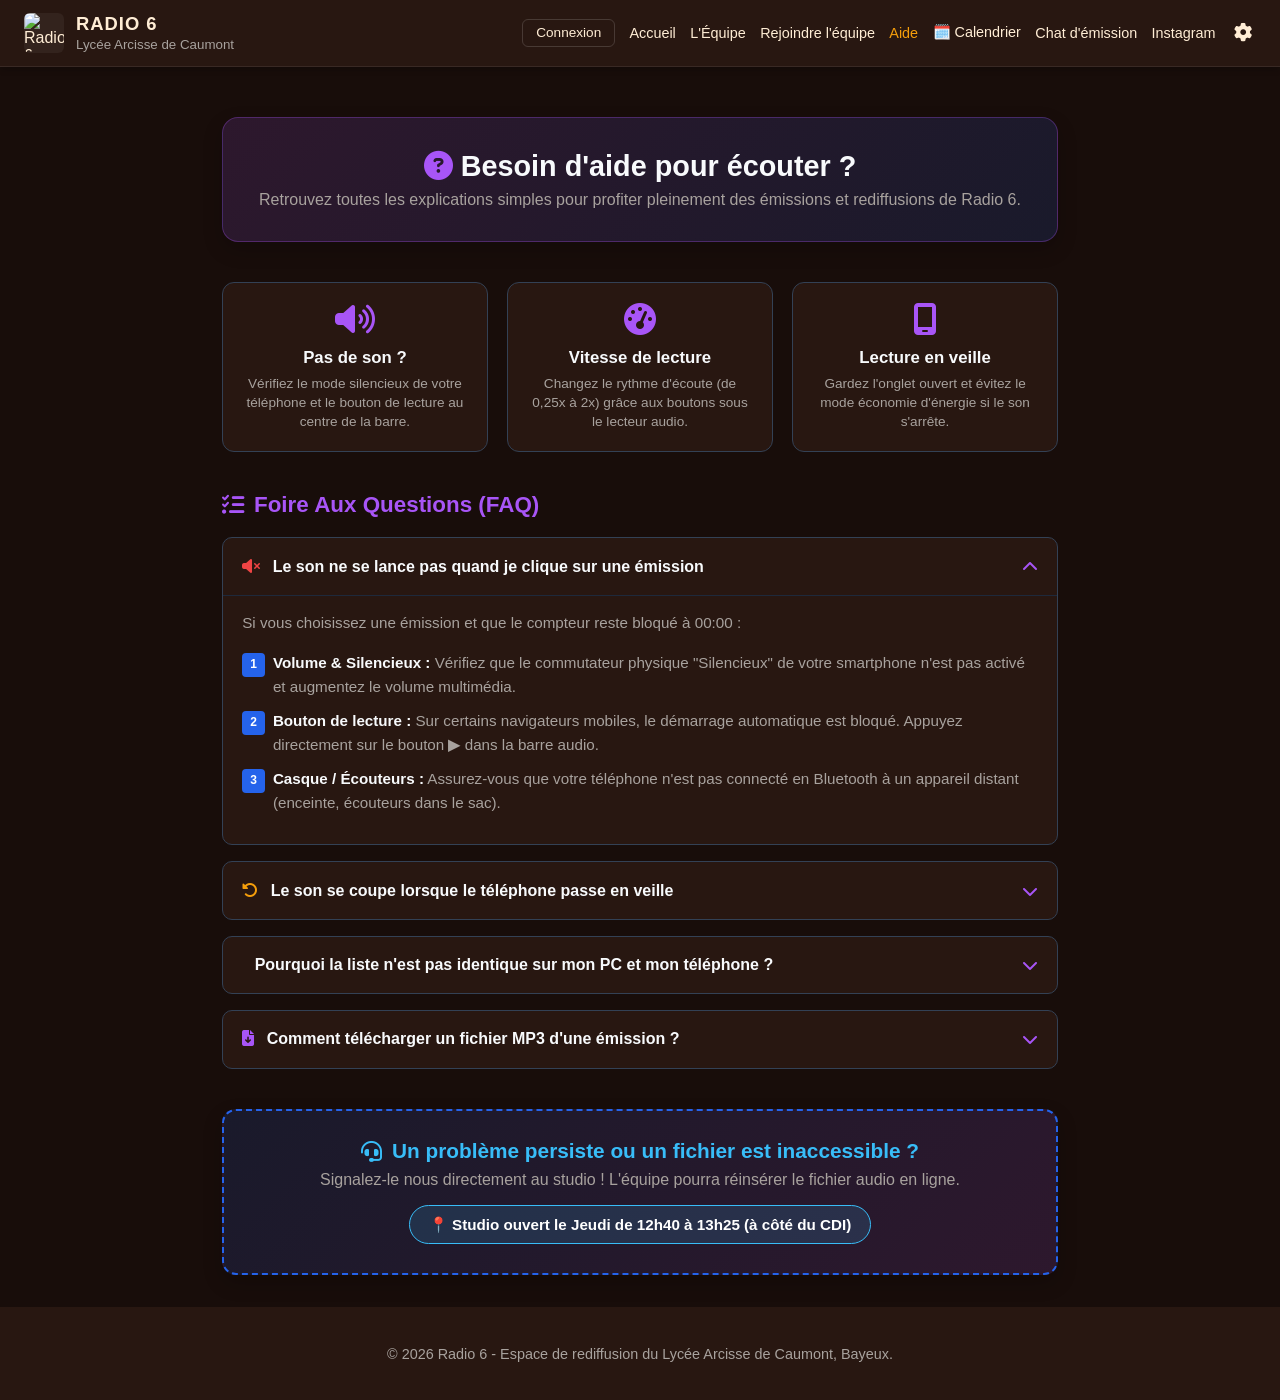
==== commit 58b46ca6: "Update aide.html" ====
--- a/aide.html
+++ b/aide.html
@@ -228,6 +228,7 @@
                     <a href="rejoindre.html">Rejoindre l'équipe</a>
                     <a href="aide.html" class="active">Aide</a>
                     <a href="calendrier.html">🗓️ Calendrier</a>
+                    <a href="messages.html">Chat d'émission</a>
                     <a href="instagram.html">Instagram</a>
                     <button id="param-btn" class="btn-nav-param" title="Paramètres"><i class="fa-solid fa-gear"></i></button>
                 </div>
@@ -351,10 +352,31 @@
             <div class="param-row">
                 <label><i class="fa-solid fa-language"></i> Langue :</label>
                 <select id="param-langue">
-                    <option value="fr">Français</option>
-                    <option value="en">English</option>
-                    <option value="es">Español</option>
-                </select>
+    <option value="bg">Български</option>
+    <option value="cs">Čeština</option>
+    <option value="da">Dansk</option>
+    <option value="de">Deutsch</option>
+    <option value="et">Eesti</option>
+    <option value="en">English</option>
+    <option value="es">Español</option>
+    <option value="fr">Français</option>
+    <option value="ga">Gaeilge</option>
+    <option value="hr">Hrvatski</option>
+    <option value="it">Italiano</option>
+    <option value="lv">Latviešu</option>
+    <option value="lt">Lietuvių</option>
+    <option value="hu">Magyar</option>
+    <option value="mt">Malti</option>
+    <option value="nl">Nederlands</option>
+    <option value="pl">Polski</option>
+    <option value="pt">Português</option>
+    <option value="ro">Română</option>
+    <option value="sk">Slovenčina</option>
+    <option value="sl">Slovenščina</option>
+    <option value="fi">Suomi</option>
+    <option value="sv">Svenska</option>
+    <option value="el">Ελληνικά</option>
+</select>
             </div>
 
             <div class="param-row">
--- a/style.css
+++ b/style.css
@@ -13,6 +13,171 @@
     --danger: #ef4444;
 }
 
+/* --- ANIMATION & NÉON MODE SAISON --- */
+body.season-mode {
+    background: linear-gradient(-45deg, #180d0a, #2a1208, #3b160b, #150906);
+    background-size: 400% 400%;
+    animation: seasonBgAnimation 16s ease infinite;
+}
+
+@keyframes seasonBgAnimation {
+    0% { background-position: 0% 50%; }
+    50% { background-position: 100% 50%; }
+    100% { background-position: 0% 50%; }
+}
+
+body.season-mode .admin-card,
+body.season-mode .player-card,
+body.season-mode .folder-box,
+body.season-mode .banner-recrutement,
+body.season-mode .banner-event-octobre {
+    border: 1px solid rgba(245, 158, 11, 0.35) !important;
+    box-shadow: 0 10px 30px rgba(245, 158, 11, 0.12);
+}
+
+/* EN-TÊTE & PIED DE PAGE SAISONNIERS */
+body.season-mode header {
+    border-bottom: 1px solid rgba(245, 158, 11, 0.35) !important;
+    box-shadow: 0 4px 20px rgba(234, 88, 12, 0.2);
+    background: linear-gradient(180deg, rgba(40, 23, 17, 0.98) 0%, rgba(24, 13, 10, 0.95) 100%);
+}
+
+body.season-mode .site-title::after {
+    content: " 🍂";
+    font-size: 0.9rem;
+    display: inline-block;
+    animation: seasonLeafSway 3s ease-in-out infinite alternate;
+}
+
+@keyframes seasonLeafSway {
+    0% { transform: rotate(-12deg); }
+    100% { transform: rotate(18deg); }
+}
+
+body.season-mode footer {
+    border-top: 1px solid rgba(245, 158, 11, 0.25);
+    background: rgba(24, 13, 10, 0.95);
+    box-shadow: 0 -5px 20px rgba(0, 0, 0, 0.3);
+}
+
+/* BANDEAU DE DIRECT & COMPTE À REBOURS SAISON */
+body.season-mode .live-banner:not(.is-live) {
+    border: 1px solid rgba(245, 158, 11, 0.4) !important;
+    background: linear-gradient(135deg, rgba(40, 23, 17, 0.85) 0%, rgba(59, 22, 11, 0.65) 100%);
+    box-shadow: 0 4px 18px rgba(234, 88, 12, 0.25);
+}
+
+/* LECTEUR AUDIO & BARRE DE PROGRESSION SAISON */
+body.season-mode .custom-player-bar {
+    border: 1px solid rgba(245, 158, 11, 0.4) !important;
+    box-shadow: 0 0 20px rgba(245, 158, 11, 0.18);
+    background: rgba(24, 13, 10, 0.9);
+}
+
+body.season-mode .progress-bar-fill {
+    background: linear-gradient(90deg, #ea580c 0%, #f59e0b 100%);
+    box-shadow: 0 0 10px rgba(245, 158, 11, 0.7);
+    position: relative;
+}
+
+body.season-mode .progress-bar-fill::after {
+    content: "🍁";
+    position: absolute;
+    right: -8px;
+    top: -9px;
+    font-size: 0.85rem;
+    filter: drop-shadow(0 0 4px rgba(245, 158, 11, 0.8));
+}
+
+/* DOSSIERS ET CARTES DE PODCASTS SAISON */
+body.season-mode .folder-box {
+    position: relative;
+    overflow: hidden;
+    transition: all 0.3s cubic-bezier(0.4, 0, 0.2, 1);
+}
+
+body.season-mode .folder-box::before {
+    content: "🍂";
+    position: absolute;
+    right: 15px;
+    bottom: -8px;
+    font-size: 2.8rem;
+    opacity: 0.08;
+    pointer-events: none;
+    transition: transform 0.4s ease, opacity 0.4s ease;
+}
+
+body.season-mode .folder-box:hover::before {
+    transform: scale(1.25) rotate(15deg);
+    opacity: 0.22;
+}
+
+body.season-mode .podcast-card {
+    border: 1px solid rgba(245, 158, 11, 0.22) !important;
+    background: rgba(40, 23, 17, 0.55);
+    transition: all 0.25s ease;
+}
+
+body.season-mode .podcast-card:hover {
+    border-color: #f59e0b !important;
+    box-shadow: 0 6px 20px rgba(245, 158, 11, 0.25);
+    background: rgba(59, 22, 11, 0.7);
+}
+
+/* BOUTONS ET MODALES SAISON */
+body.season-mode .btn-play {
+    background: linear-gradient(135deg, rgba(234, 88, 12, 0.25) 0%, rgba(245, 158, 11, 0.35) 100%);
+    border: 1px solid rgba(245, 158, 11, 0.45);
+    color: #ffedd5;
+}
+
+body.season-mode .btn-play:hover {
+    background: linear-gradient(135deg, #ea580c 0%, #b45309 100%);
+    box-shadow: 0 0 14px rgba(234, 88, 12, 0.55);
+    color: #ffffff;
+}
+
+body.season-mode .modal-content {
+    border: 1px solid rgba(245, 158, 11, 0.45) !important;
+    box-shadow: 0 20px 50px rgba(0, 0, 0, 0.75), 0 0 30px rgba(245, 158, 11, 0.25);
+}
+
+body.season-mode .param-box-update {
+    border-left-color: var(--accent);
+    background-color: rgba(40, 23, 17, 0.6);
+}
+
+/* PARTICULES DE SAISON */
+#season-effects {
+    position: fixed;
+    top: 0;
+    left: 0;
+    width: 100vw;
+    height: 100vh;
+    pointer-events: none;
+    z-index: 9999;
+    overflow: hidden;
+}
+
+.season-particle {
+    position: absolute;
+    top: -40px;
+    user-select: none;
+    animation: particleFall linear infinite;
+    filter: drop-shadow(0 0 5px rgba(255, 255, 255, 0.3));
+}
+
+@keyframes particleFall {
+    0% {
+        transform: translateY(0) rotate(0deg);
+        opacity: 0.8;
+    }
+    100% {
+        transform: translateY(105vh) rotate(360deg);
+        opacity: 0.1;
+    }
+}
+
 /* --- MODE SOMBRE CLASSIQUE (BLEU NUIT / ARDOISE) --- */
 body.dark-mode {
     --bg-color: #0b0f19;
@@ -65,6 +230,33 @@
 
 .hidden { 
     display: none !important; 
+}
+
+/* --- BANDEAU EN DIRECT / COMPTE À REBOURS --- */
+.live-banner {
+    padding: 12px 20px;
+    border-radius: 12px;
+    text-align: center;
+    font-weight: 600;
+    margin-bottom: 2rem;
+    background-color: var(--card-bg);
+    color: var(--text);
+    border: 1px solid rgba(255, 255, 255, 0.1);
+    box-shadow: 0 4px 15px rgba(0, 0, 0, 0.2);
+    transition: background-color 0.3s ease, border-color 0.3s ease;
+}
+
+.live-banner.is-live {
+    background-color: #dc2626;
+    color: #ffffff;
+    border-color: #ef4444 !important;
+    animation: livePulse 1.5s infinite;
+}
+
+@keyframes livePulse {
+    0% { opacity: 1; }
+    50% { opacity: 0.85; }
+    100% { opacity: 1; }
 }
 
 /* ==========================================================================
@@ -216,7 +408,6 @@
     align-items: center;
 }
 
-/* Bouton Burger : MASQUÉ PAR DÉFAUT SUR PC */
 .burger-btn {
     display: none;
     background: transparent;
@@ -227,7 +418,6 @@
     padding: 5px 10px;
 }
 
-/* Conteneur des liens sur PC */
 .nav-links-container {
     display: flex;
     align-items: center;
@@ -550,7 +740,8 @@
 body.light-mode #admin-panel,
 body.light-mode .podcast-card,
 body.light-mode .modal-content,
-body.light-mode .update-box {
+body.light-mode .update-box,
+body.light-mode .live-banner {
     background-color: #ffffff !important;
     color: #1e293b !important;
     border: 1px solid #bae6fd !important;
@@ -716,11 +907,11 @@
 }
 
 /* ==========================================================================
-   12. RESPONSIVE MOBILE (ACTIVATION DU BURGER MENU UNIKEMENT SOUS 992PX)
+   12. RESPONSIVE MOBILE
    ========================================================================== */
 @media (max-width: 992px) {
     .burger-btn {
-        display: block; /* Affiche les 3 traits seulement sur écran étroit */
+        display: block;
     }
 
     .nav-links-container {
@@ -767,3 +958,30 @@
         gap: 1rem;
     }
 }
+
+/* ==========================================
+   DATE ET HEURE DANS L'EN-TÊTE
+   ========================================== */
+.header-datetime {
+    margin-left: 12px;
+    padding-left: 12px;
+    border-left: 1px solid rgba(255, 255, 255, 0.15);
+    font-size: 0.8rem;
+    color: var(--text-muted);
+    display: flex;
+    flex-direction: column;
+    justify-content: center;
+    line-height: 1.3;
+}
+
+.header-datetime .dt-time {
+    color: var(--accent);
+    font-weight: bold;
+    font-size: 0.85rem;
+}
+
+@media (max-width: 650px) {
+    .header-datetime {
+        display: none;
+    }
+}
